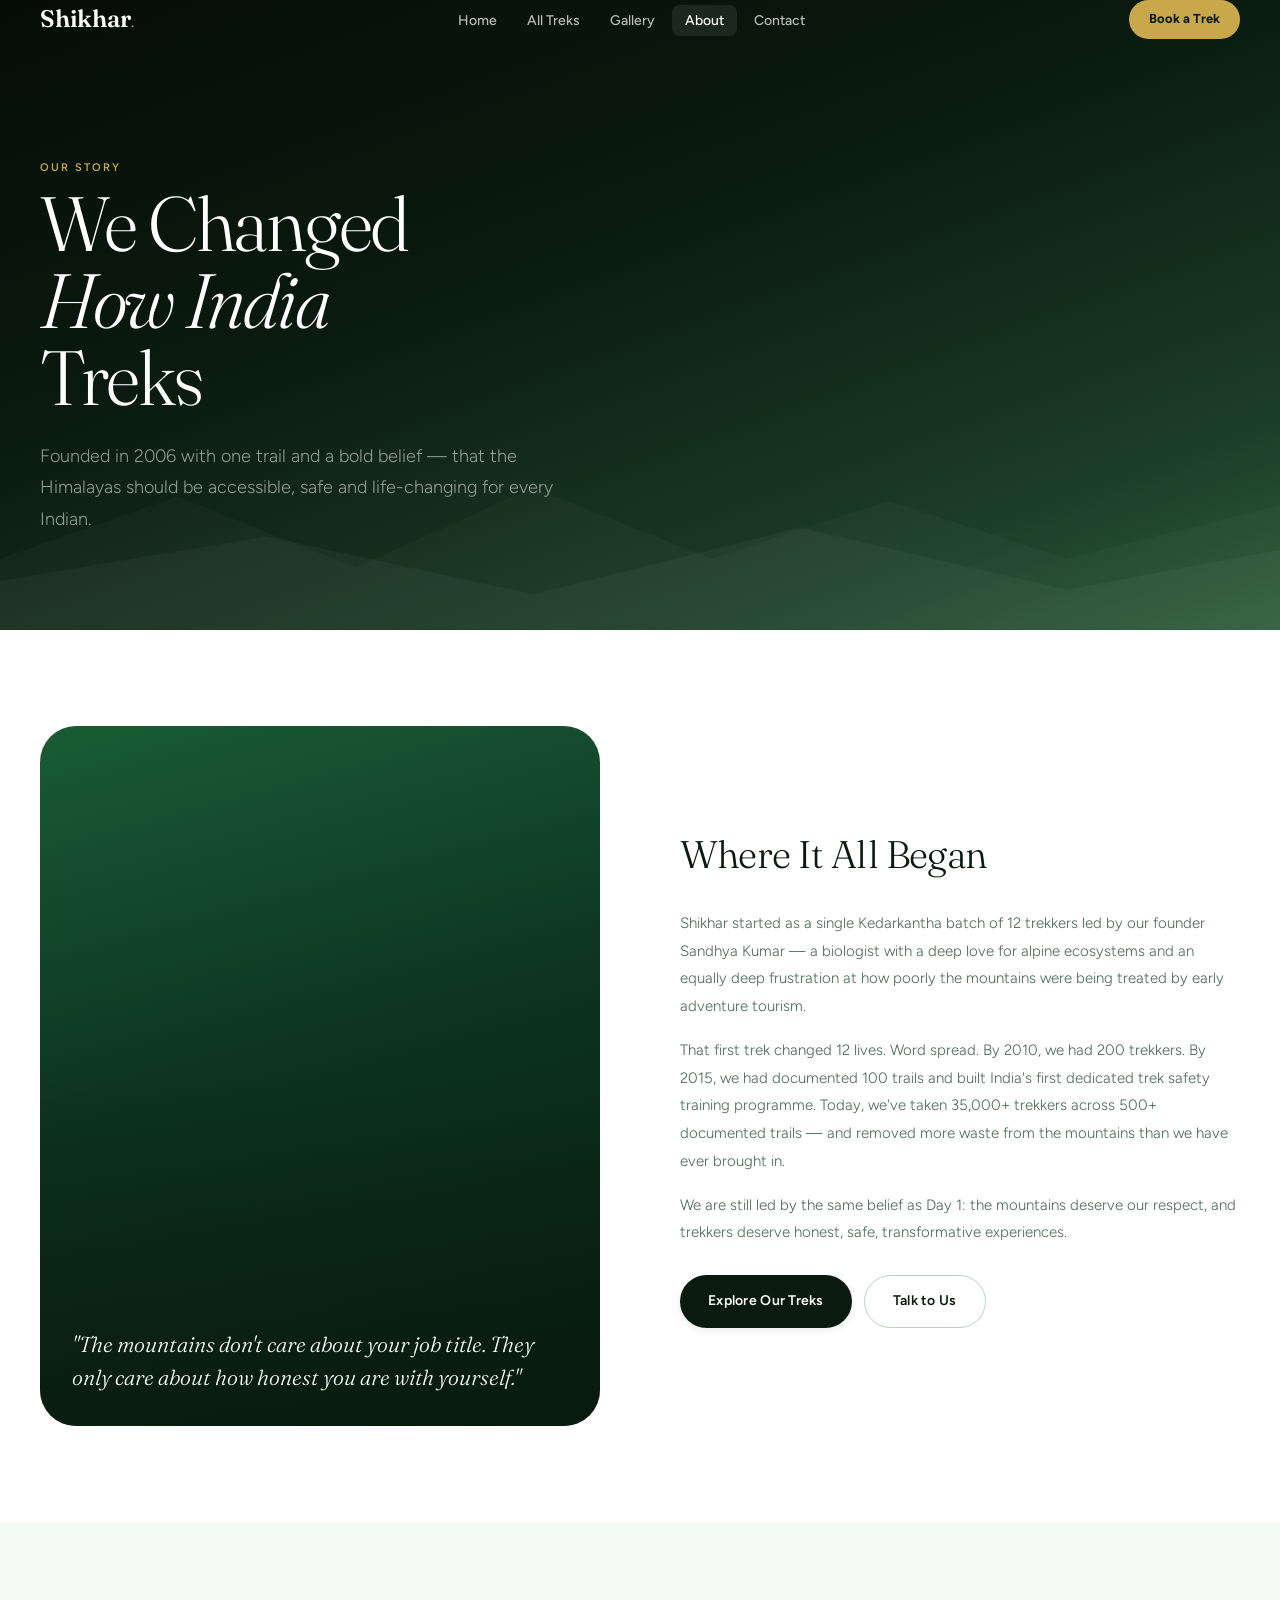
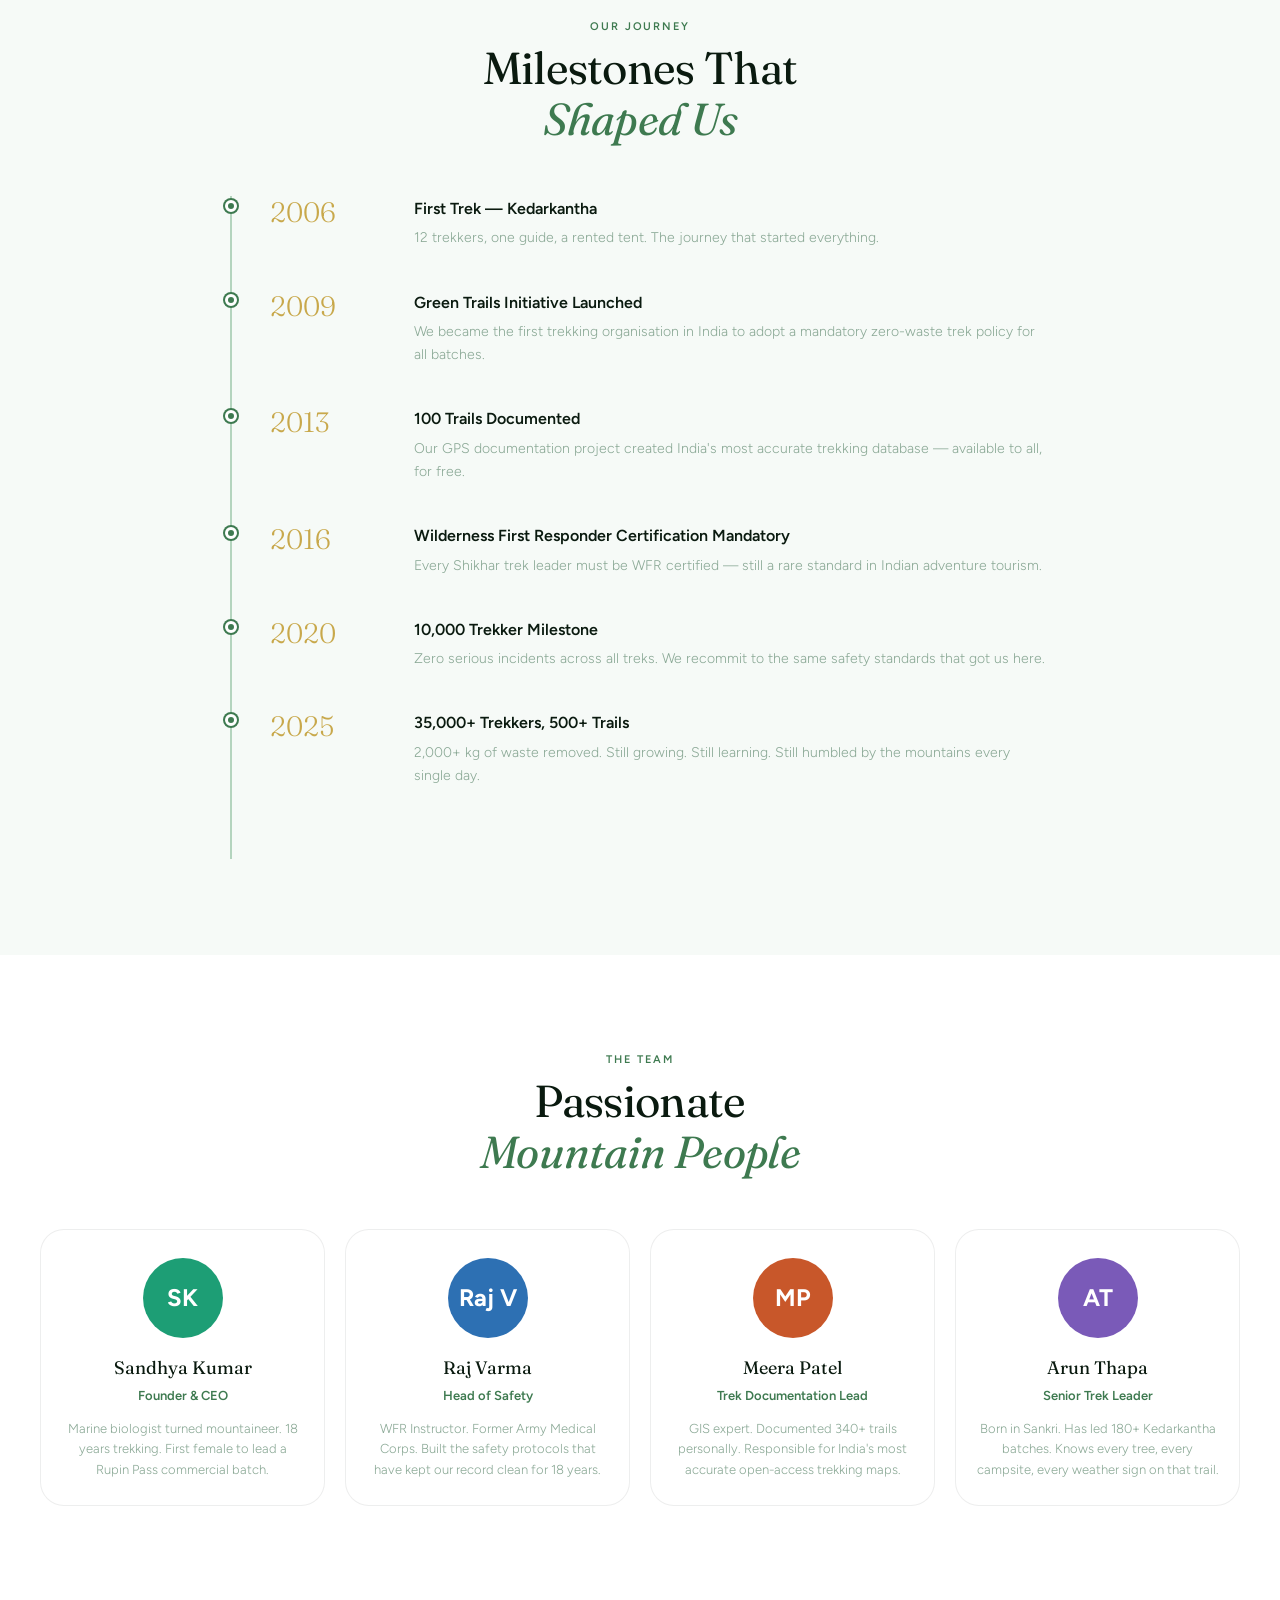
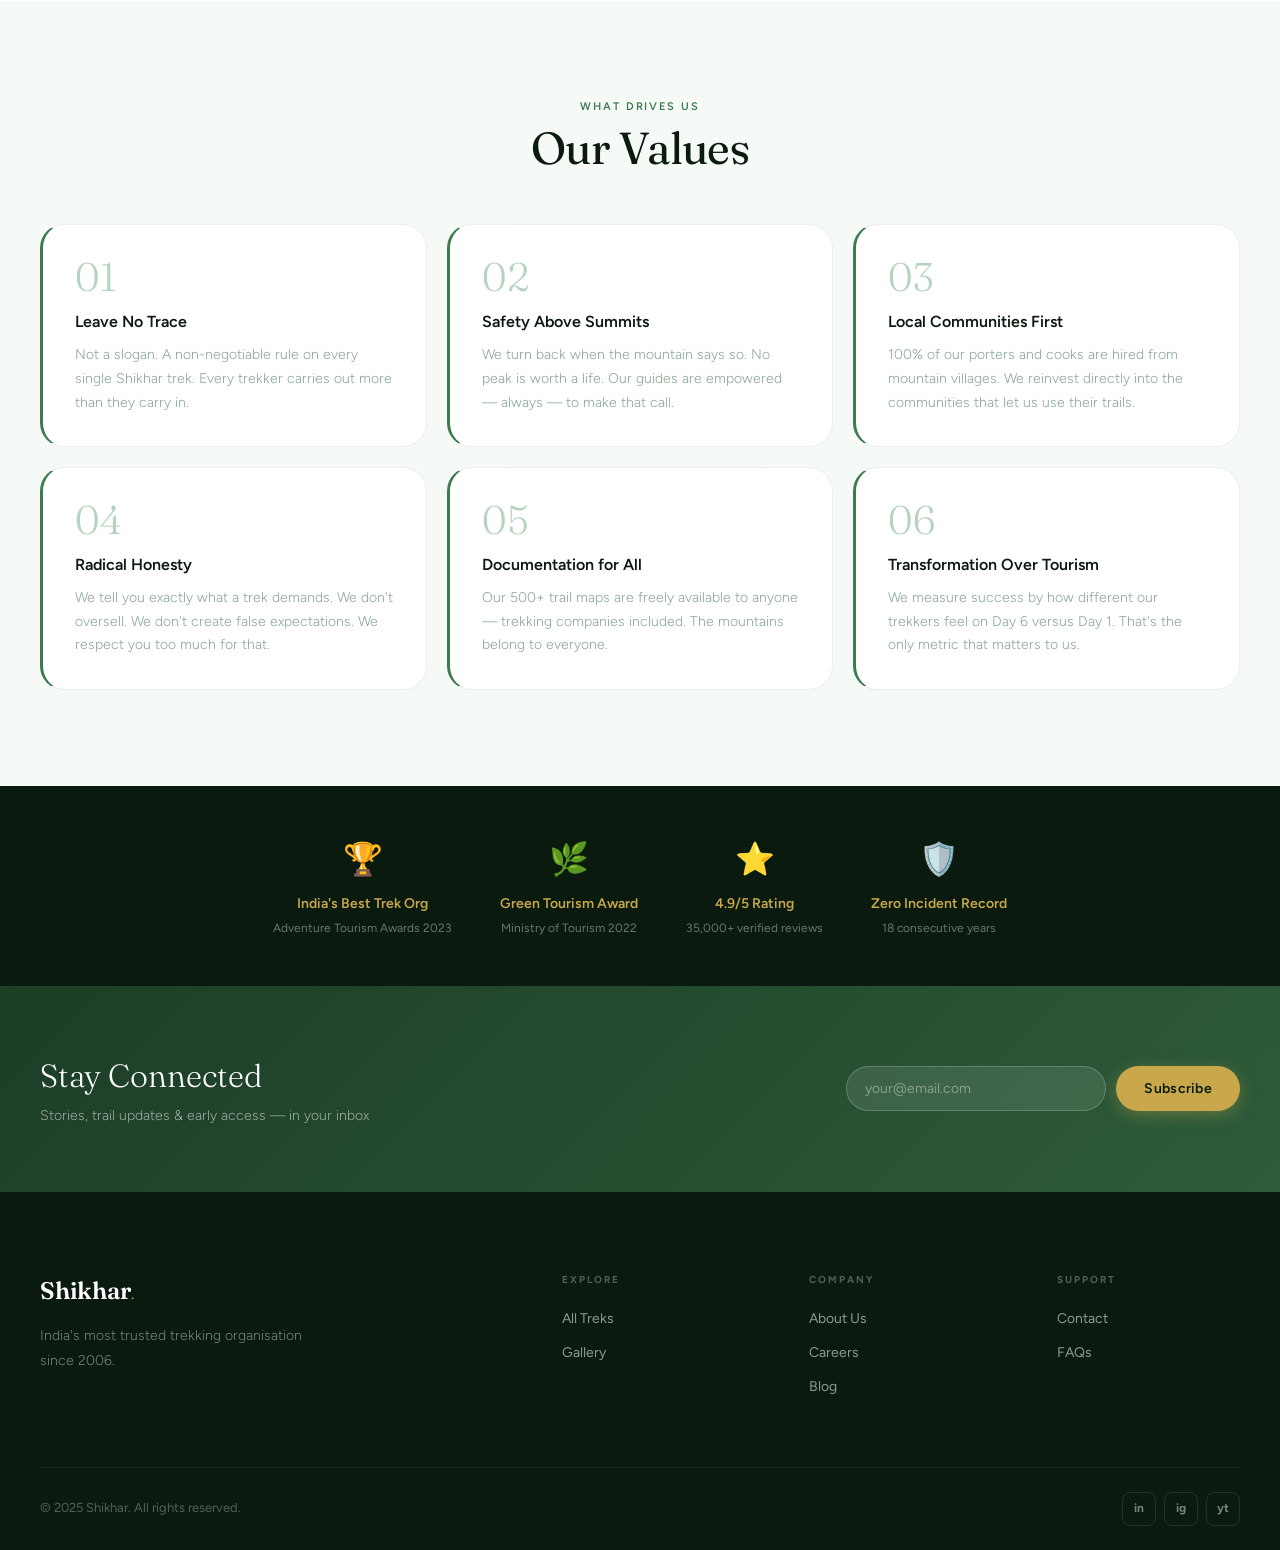
==== about.html @ 9af9f44f "update" ====
<!DOCTYPE html>
<html lang="en">
<head>
  <meta charset="UTF-8"/>
  <meta name="viewport" content="width=device-width, initial-scale=1.0"/>
  <title>About Us — Shikhar</title>
  <link rel="stylesheet" href="css/global.css"/>
  <style>
    .about-hero {
      min-height: 70vh;
      background: linear-gradient(160deg,#040d07 0%,#0a1a0f 40%,#1c3d26 80%,#2d5c3a 100%);
      display: flex;
      align-items: center;
      padding: 9rem 0 5rem;
      position: relative;
      overflow: hidden;
    }
    .about-hero-mountains {
      position:absolute;bottom:0;left:0;right:0;pointer-events:none;
    }
    .about-hero-content { position:relative;z-index:1;max-width:700px; }
    .about-hero h1 {
      font-family:var(--font-display);
      font-size:clamp(2.5rem,6vw,5.5rem);
      font-weight:300;
      color:white;
      letter-spacing:-0.03em;
      line-height:1.0;
      margin-top:10px;
      margin-bottom:1.5rem;
    }
    .about-hero-sub { font-size:clamp(1rem,1.5vw,1.125rem);color:rgba(255,255,255,0.55);font-weight:300;line-height:1.75;max-width:540px; }

    /* STORY SECTION */
    .story-grid { display:grid;grid-template-columns:1fr 1fr;gap:5rem;align-items:center; }
    .story-visual {
      border-radius:var(--r-xl);
      overflow:hidden;
      aspect-ratio:4/5;
      position:relative;
    }
    .story-visual-bg { position:absolute;inset:0; }
    .story-visual-overlay { position:absolute;inset:0;background:linear-gradient(to top,rgba(10,26,15,0.6) 0%,transparent 50%); }
    .story-visual-quote {
      position:absolute;bottom:2rem;left:2rem;right:2rem;
      font-family:var(--font-display);
      font-size:1.35rem;
      font-style:italic;
      color:white;
      font-weight:300;
      line-height:1.5;
    }
    .story-text h2 { font-family:var(--font-display);font-size:clamp(1.75rem,3vw,2.5rem);font-weight:300;color:var(--ink);letter-spacing:-0.02em;margin-bottom:1.5rem; }
    .story-text p { font-size:0.9375rem;color:var(--slate);line-height:1.85;font-weight:300;margin-bottom:1rem; }

    /* TIMELINE */
    .timeline { position:relative;padding:0 0 2rem; }
    .timeline::before { content:'';position:absolute;left:0;top:0;bottom:0;width:2px;background:var(--mist); }
    .timeline-item { display:grid;grid-template-columns:120px 1fr;gap:1.5rem;padding-bottom:2.5rem;padding-left:2.5rem;position:relative; }
    .timeline-item::before {
      content:'';
      position:absolute;
      left:-5px;top:4px;
      width:12px;height:12px;
      border-radius:50%;
      background:var(--fern);
      border:3px solid white;
      box-shadow:0 0 0 2px var(--fern);
    }
    .timeline-year { font-family:var(--font-display);font-size:1.75rem;font-weight:300;color:var(--gold);line-height:1; padding-top:2px; }
    .timeline-text h4 { font-size:1rem;font-weight:600;color:var(--ink);margin-bottom:5px; }
    .timeline-text p { font-size:0.875rem;color:var(--fog);line-height:1.65;font-weight:300; }

    /* TEAM */
    .team-grid { display:grid;grid-template-columns:repeat(4,1fr);gap:20px; }
    .team-card {
      background:white;
      border-radius:var(--r-lg);
      overflow:hidden;
      border:1px solid rgba(10,26,15,0.07);
      transition:transform var(--dur-slow) var(--ease-spring),box-shadow var(--dur-slow) var(--ease);
      text-align:center;
    }
    .team-card:hover { transform:translateY(-6px);box-shadow:var(--sh-lg); }
    .team-avatar-wrap {
      width:80px;height:80px;border-radius:50%;
      margin:1.75rem auto 1rem;
      display:flex;align-items:center;justify-content:center;
      font-size:1.5rem;font-weight:700;color:white;
    }
    .team-name { font-family:var(--font-display);font-size:1.125rem;font-weight:400;color:var(--ink);margin-bottom:3px; }
    .team-role { font-size:0.8125rem;color:var(--fern);font-weight:600;margin-bottom:0.75rem; }
    .team-bio { font-size:0.8125rem;color:var(--fog);line-height:1.6;padding:0 1.25rem 1.5rem;font-weight:300; }

    /* VALUES */
    .values-grid { display:grid;grid-template-columns:repeat(3,1fr);gap:20px; }
    .value-card {
      padding:2rem;
      border-radius:var(--r-lg);
      background:white;
      border:1px solid rgba(10,26,15,0.07);
      border-left:3px solid var(--fern);
    }
    .value-num { font-family:var(--font-display);font-size:2.5rem;font-weight:300;color:var(--mist);line-height:1;margin-bottom:12px; }
    .value-card h4 { font-size:1rem;font-weight:600;color:var(--ink);margin-bottom:8px; }
    .value-card p { font-size:0.875rem;color:var(--fog);line-height:1.7;font-weight:300; }

    /* AWARDS */
    .awards-strip { background:var(--ink);padding:3rem 0; }
    .awards-inner { display:flex;align-items:center;justify-content:center;gap:3rem;flex-wrap:wrap; }
    .award-item { text-align:center; }
    .award-icon { font-size:2rem;margin-bottom:8px; }
    .award-title { font-size:0.875rem;font-weight:600;color:var(--gold);margin-bottom:3px; }
    .award-sub { font-size:0.75rem;color:rgba(255,255,255,0.4); }

    @media(max-width:1024px){ .team-grid{grid-template-columns:repeat(2,1fr);} }
    @media(max-width:768px){
      .story-grid { grid-template-columns:1fr;gap:2.5rem; }
      .values-grid { grid-template-columns:1fr; }
      .team-grid { grid-template-columns:repeat(2,1fr); }
      .timeline-item { grid-template-columns:80px 1fr; }
      .awards-inner { gap:2rem; }
    }
    @media(max-width:480px){ .team-grid{grid-template-columns:1fr;} }
  </style>
</head>
<body>

<nav class="nav" id="nav">
  <div class="container">
    <div class="nav-inner">
      <a href="index.html" class="nav-logo">
        <span class="nav-logo-text">Shikhar</span><span class="nav-logo-accent">.</span>
      </a>
      <ul class="nav-links">
        <li><a href="index.html" class="nav-link">Home</a></li>
        <li><a href="treks.html" class="nav-link">All Treks</a></li>
        <li><a href="gallery.html" class="nav-link">Gallery</a></li>
        <li><a href="about.html" class="nav-link active">About</a></li>
        <li><a href="contact.html" class="nav-link">Contact</a></li>
      </ul>
      <div class="nav-actions">
        <a href="treks.html" class="nav-book">Book a Trek</a>
        <button class="hamburger"><span class="hamburger-line"></span><span class="hamburger-line"></span><span class="hamburger-line"></span></button>
      </div>
    </div>
  </div>
</nav>
<div class="mobile-menu">
  <a href="index.html" class="nav-link">Home</a>
  <a href="treks.html" class="nav-link">All Treks</a>
  <a href="gallery.html" class="nav-link">Gallery</a>
  <a href="about.html" class="nav-link">About</a>
  <a href="contact.html" class="nav-link">Contact</a>
  <a href="treks.html" class="nav-book">Book a Trek</a>
</div>

<section class="about-hero">
  <svg class="about-hero-mountains" viewBox="0 0 1440 200" preserveAspectRatio="none">
    <polygon points="0,200 0,120 200,50 400,130 600,40 800,120 1000,55 1200,120 1440,60 1440,200" fill="rgba(255,255,255,0.025)"/>
    <polygon points="0,200 0,145 300,95 600,160 900,85 1200,155 1440,110 1440,200" fill="rgba(255,255,255,0.035)"/>
  </svg>
  <div class="container">
    <div class="about-hero-content reveal">
      <p class="eyebrow" style="color:var(--gold)">Our Story</p>
      <h1>We Changed<br/><em style="font-style:italic">How India</em><br/>Treks</h1>
      <p class="about-hero-sub">Founded in 2006 with one trail and a bold belief — that the Himalayas should be accessible, safe and life-changing for every Indian.</p>
    </div>
  </div>
</section>

<!-- STORY -->
<section class="section">
  <div class="container">
    <div class="story-grid">
      <div class="story-visual reveal">
        <div class="story-visual-bg bg-keda"></div>
        <div class="story-visual-overlay"></div>
        <div class="story-visual-quote">"The mountains don't care about your job title. They only care about how honest you are with yourself."</div>
      </div>
      <div class="story-text reveal reveal-delay-2">
        <h2>Where It All Began</h2>
        <p>Shikhar started as a single Kedarkantha batch of 12 trekkers led by our founder Sandhya Kumar — a biologist with a deep love for alpine ecosystems and an equally deep frustration at how poorly the mountains were being treated by early adventure tourism.</p>
        <p>That first trek changed 12 lives. Word spread. By 2010, we had 200 trekkers. By 2015, we had documented 100 trails and built India's first dedicated trek safety training programme. Today, we've taken 35,000+ trekkers across 500+ documented trails — and removed more waste from the mountains than we have ever brought in.</p>
        <p>We are still led by the same belief as Day 1: the mountains deserve our respect, and trekkers deserve honest, safe, transformative experiences.</p>
        <div style="margin-top:1.75rem;display:flex;gap:12px;flex-wrap:wrap;">
          <a href="treks.html" class="btn btn-primary">Explore Our Treks</a>
          <a href="contact.html" class="btn btn-outline-dark">Talk to Us</a>
        </div>
      </div>
    </div>
  </div>
</section>

<!-- TIMELINE -->
<section class="section section-alt">
  <div class="container container-sm">
    <div class="text-center section-header reveal">
      <p class="eyebrow">Our Journey</p>
      <h2 class="display-md" style="margin-top:6px">Milestones That<br/><em style="font-style:italic;color:var(--fern)">Shaped Us</em></h2>
    </div>
    <div class="timeline">
      <div class="timeline-item reveal">
        <div class="timeline-year">2006</div>
        <div class="timeline-text">
          <h4>First Trek — Kedarkantha</h4>
          <p>12 trekkers, one guide, a rented tent. The journey that started everything.</p>
        </div>
      </div>
      <div class="timeline-item reveal">
        <div class="timeline-year">2009</div>
        <div class="timeline-text">
          <h4>Green Trails Initiative Launched</h4>
          <p>We became the first trekking organisation in India to adopt a mandatory zero-waste trek policy for all batches.</p>
        </div>
      </div>
      <div class="timeline-item reveal">
        <div class="timeline-year">2013</div>
        <div class="timeline-text">
          <h4>100 Trails Documented</h4>
          <p>Our GPS documentation project created India's most accurate trekking database — available to all, for free.</p>
        </div>
      </div>
      <div class="timeline-item reveal">
        <div class="timeline-year">2016</div>
        <div class="timeline-text">
          <h4>Wilderness First Responder Certification Mandatory</h4>
          <p>Every Shikhar trek leader must be WFR certified — still a rare standard in Indian adventure tourism.</p>
        </div>
      </div>
      <div class="timeline-item reveal">
        <div class="timeline-year">2020</div>
        <div class="timeline-text">
          <h4>10,000 Trekker Milestone</h4>
          <p>Zero serious incidents across all treks. We recommit to the same safety standards that got us here.</p>
        </div>
      </div>
      <div class="timeline-item reveal">
        <div class="timeline-year">2025</div>
        <div class="timeline-text">
          <h4>35,000+ Trekkers, 500+ Trails</h4>
          <p>2,000+ kg of waste removed. Still growing. Still learning. Still humbled by the mountains every single day.</p>
        </div>
      </div>
    </div>
  </div>
</section>

<!-- TEAM -->
<section class="section">
  <div class="container">
    <div class="text-center section-header reveal">
      <p class="eyebrow">The Team</p>
      <h2 class="display-md" style="margin-top:6px">Passionate<br/><em style="font-style:italic;color:var(--fern)">Mountain People</em></h2>
    </div>
    <div class="team-grid">
      <div class="team-card reveal">
        <div class="team-avatar-wrap" style="background:#1d9e75">SK</div>
        <div class="team-name">Sandhya Kumar</div>
        <div class="team-role">Founder & CEO</div>
        <p class="team-bio">Marine biologist turned mountaineer. 18 years trekking. First female to lead a Rupin Pass commercial batch.</p>
      </div>
      <div class="team-card reveal reveal-delay-1">
        <div class="team-avatar-wrap" style="background:#2d70b3">Raj V</div>
        <div class="team-name">Raj Varma</div>
        <div class="team-role">Head of Safety</div>
        <p class="team-bio">WFR Instructor. Former Army Medical Corps. Built the safety protocols that have kept our record clean for 18 years.</p>
      </div>
      <div class="team-card reveal reveal-delay-2">
        <div class="team-avatar-wrap" style="background:#c8572a">MP</div>
        <div class="team-name">Meera Patel</div>
        <div class="team-role">Trek Documentation Lead</div>
        <p class="team-bio">GIS expert. Documented 340+ trails personally. Responsible for India's most accurate open-access trekking maps.</p>
      </div>
      <div class="team-card reveal reveal-delay-3">
        <div class="team-avatar-wrap" style="background:#7a5ab8">AT</div>
        <div class="team-name">Arun Thapa</div>
        <div class="team-role">Senior Trek Leader</div>
        <p class="team-bio">Born in Sankri. Has led 180+ Kedarkantha batches. Knows every tree, every campsite, every weather sign on that trail.</p>
      </div>
    </div>
  </div>
</section>

<!-- VALUES -->
<section class="section section-alt">
  <div class="container">
    <div class="text-center section-header reveal">
      <p class="eyebrow">What Drives Us</p>
      <h2 class="display-md" style="margin-top:6px">Our Values</h2>
    </div>
    <div class="values-grid">
      <div class="value-card reveal">
        <div class="value-num">01</div>
        <h4>Leave No Trace</h4>
        <p>Not a slogan. A non-negotiable rule on every single Shikhar trek. Every trekker carries out more than they carry in.</p>
      </div>
      <div class="value-card reveal reveal-delay-1">
        <div class="value-num">02</div>
        <h4>Safety Above Summits</h4>
        <p>We turn back when the mountain says so. No peak is worth a life. Our guides are empowered — always — to make that call.</p>
      </div>
      <div class="value-card reveal reveal-delay-2">
        <div class="value-num">03</div>
        <h4>Local Communities First</h4>
        <p>100% of our porters and cooks are hired from mountain villages. We reinvest directly into the communities that let us use their trails.</p>
      </div>
      <div class="value-card reveal">
        <div class="value-num">04</div>
        <h4>Radical Honesty</h4>
        <p>We tell you exactly what a trek demands. We don't oversell. We don't create false expectations. We respect you too much for that.</p>
      </div>
      <div class="value-card reveal reveal-delay-1">
        <div class="value-num">05</div>
        <h4>Documentation for All</h4>
        <p>Our 500+ trail maps are freely available to anyone — trekking companies included. The mountains belong to everyone.</p>
      </div>
      <div class="value-card reveal reveal-delay-2">
        <div class="value-num">06</div>
        <h4>Transformation Over Tourism</h4>
        <p>We measure success by how different our trekkers feel on Day 6 versus Day 1. That's the only metric that matters to us.</p>
      </div>
    </div>
  </div>
</section>

<!-- AWARDS -->
<div class="awards-strip">
  <div class="container">
    <div class="awards-inner">
      <div class="award-item reveal">
        <div class="award-icon">🏆</div>
        <div class="award-title">India's Best Trek Org</div>
        <div class="award-sub">Adventure Tourism Awards 2023</div>
      </div>
      <div class="award-item reveal reveal-delay-1">
        <div class="award-icon">🌿</div>
        <div class="award-title">Green Tourism Award</div>
        <div class="award-sub">Ministry of Tourism 2022</div>
      </div>
      <div class="award-item reveal reveal-delay-2">
        <div class="award-icon">⭐</div>
        <div class="award-title">4.9/5 Rating</div>
        <div class="award-sub">35,000+ verified reviews</div>
      </div>
      <div class="award-item reveal reveal-delay-3">
        <div class="award-icon">🛡️</div>
        <div class="award-title">Zero Incident Record</div>
        <div class="award-sub">18 consecutive years</div>
      </div>
    </div>
  </div>
</div>

<div class="newsletter">
  <div class="container">
    <div class="newsletter-inner">
      <div class="newsletter-text">
        <h3>Stay Connected</h3>
        <p>Stories, trail updates &amp; early access — in your inbox</p>
      </div>
      <form class="newsletter-form" onsubmit="return false;">
        <input type="email" class="newsletter-input" placeholder="your@email.com"/>
        <button type="submit" class="btn btn-gold">Subscribe</button>
      </form>
    </div>
  </div>
</div>

<footer class="footer">
  <div class="container">
    <div class="footer-grid">
      <div>
        <div class="nav-logo"><span class="nav-logo-text">Shikhar</span><span class="nav-logo-accent">.</span></div>
        <p class="footer-brand-desc">India's most trusted trekking organisation since 2006.</p>
      </div>
      <div><div class="footer-col-title">Explore</div><a href="treks.html" class="footer-link">All Treks</a><a href="gallery.html" class="footer-link">Gallery</a></div>
      <div><div class="footer-col-title">Company</div><a href="about.html" class="footer-link">About Us</a><a href="#" class="footer-link">Careers</a><a href="#" class="footer-link">Blog</a></div>
      <div><div class="footer-col-title">Support</div><a href="contact.html" class="footer-link">Contact</a><a href="#" class="footer-link">FAQs</a></div>
    </div>
    <div class="footer-bottom">
      <p class="footer-copy">© 2025 Shikhar. All rights reserved.</p>
      <div class="social-row"><a class="social-btn">in</a><a class="social-btn">ig</a><a class="social-btn">yt</a></div>
    </div>
  </div>
</footer>
<script src="js/main.js"></script>
</body>
</html>
---- css/global.css ----
/* ================================================================
   SHIKHAR — PREMIUM TREKKING WEBSITE  
   Design System: Luxury Editorial × Organic Himalayan
   ================================================================ */

@import url('https://fonts.googleapis.com/css2?family=Fraunces:ital,opsz,wght@0,9..144,300;0,9..144,400;0,9..144,600;0,9..144,700;1,9..144,300;1,9..144,400;1,9..144,600&family=Figtree:wght@300;400;500;600&display=swap');

/* ---- TOKENS ---- */
:root {
  /* Palette */
  --ink:       #0a1a0f;
  --deep:      #112216;
  --pine:      #1c3d26;
  --moss:      #2d5c3a;
  --fern:      #3e7a50;
  --sage:      #6aaa80;
  --mist:      #b4d4be;
  --frost:     #e8f3eb;
  --white:     #ffffff;
  --offwhite:  #f6faf7;

  --gold:      #c8a84b;
  --gold2:     #e8cc7a;
  --copper:    #b8732a;

  --slate:     #4a6555;
  --fog:       #8aa895;
  --dim:       rgba(10,26,15,0.55);

  /* Typography */
  --font-display: 'Fraunces', Georgia, serif;
  --font-body:    'Figtree', system-ui, sans-serif;

  /* Spacing */
  --gap-xs: 0.5rem;
  --gap-sm: 1rem;
  --gap-md: 1.5rem;
  --gap-lg: 2.5rem;
  --gap-xl: 4rem;
  --gap-2xl:6rem;

  /* Radius */
  --r-sm:  8px;
  --r-md:  16px;
  --r-lg:  24px;
  --r-xl:  36px;
  --r-full:9999px;

  /* Shadows */
  --sh-sm:  0 2px 8px rgba(10,26,15,0.08);
  --sh-md:  0 8px 28px rgba(10,26,15,0.12);
  --sh-lg:  0 20px 56px rgba(10,26,15,0.18);
  --sh-xl:  0 32px 80px rgba(10,26,15,0.24);

  /* Motion */
  --ease:       cubic-bezier(0.4, 0, 0.2, 1);
  --ease-spring:cubic-bezier(0.34, 1.56, 0.64, 1);
  --ease-in:    cubic-bezier(0.4, 0, 1, 1);
  --ease-out:   cubic-bezier(0, 0, 0.2, 1);
  --dur-fast:   150ms;
  --dur-base:   280ms;
  --dur-slow:   500ms;
  --dur-xslow:  800ms;
}

/* ---- RESET ---- */
*, *::before, *::after { margin:0; padding:0; box-sizing:border-box; }
html { font-size:16px; scroll-behavior:smooth; -webkit-text-size-adjust:100%; }
body {
  font-family: var(--font-body);
  background: var(--white);
  color: var(--ink);
  line-height: 1.6;
  -webkit-font-smoothing: antialiased;
  -moz-osx-font-smoothing: grayscale;
  overflow-x: hidden;
}
img, video { display:block; max-width:100%; height:auto; }
a { color:inherit; text-decoration:none; }
button { cursor:pointer; font-family:inherit; border:none; background:none; }
input, select, textarea { font-family:inherit; }
ul, ol { list-style:none; }

/* ---- CONTAINER ---- */
.container { width:100%; max-width:1280px; margin:0 auto; padding:0 clamp(1rem,4vw,2.5rem); }
.container-sm { max-width:900px; }
.container-xs { max-width:680px; }

/* ---- TYPOGRAPHY SCALE ---- */
.display-xl {
  font-family: var(--font-display);
  font-size: clamp(3rem, 7vw, 6.5rem);
  font-weight: 300;
  line-height: 1.0;
  letter-spacing: -0.02em;
}
.display-lg {
  font-family: var(--font-display);
  font-size: clamp(2.2rem, 5vw, 4.5rem);
  font-weight: 300;
  line-height: 1.05;
  letter-spacing: -0.02em;
}
.display-md {
  font-family: var(--font-display);
  font-size: clamp(1.8rem, 3.5vw, 3rem);
  font-weight: 400;
  line-height: 1.15;
  letter-spacing: -0.015em;
}
.display-sm {
  font-family: var(--font-display);
  font-size: clamp(1.4rem, 2.5vw, 2rem);
  font-weight: 400;
  line-height: 1.2;
}
.eyebrow {
  font-size: 0.6875rem;
  font-weight: 600;
  letter-spacing: 0.18em;
  text-transform: uppercase;
  color: var(--fern);
}
.body-lg { font-size: clamp(1rem, 1.5vw, 1.125rem); font-weight: 300; line-height: 1.75; color: var(--slate); }
.body-sm { font-size: 0.875rem; line-height: 1.65; color: var(--fog); }

/* ---- UTILITY ---- */
.text-gold { color: var(--gold); }
.text-white { color: var(--white); }
.text-ink { color: var(--ink); }
.italic { font-style: italic; }
.text-center { text-align: center; }
.d-flex { display: flex; }
.items-center { align-items: center; }
.justify-between { justify-content: space-between; }
.gap-sm { gap: var(--gap-sm); }
.gap-md { gap: var(--gap-md); }
.mt-sm { margin-top: var(--gap-sm); }
.mt-md { margin-top: var(--gap-md); }
.mt-lg { margin-top: var(--gap-lg); }

/* ---- BADGE / TAG ---- */
.badge {
  display: inline-flex;
  align-items: center;
  gap: 5px;
  padding: 4px 12px;
  border-radius: var(--r-full);
  font-size: 0.6875rem;
  font-weight: 700;
  letter-spacing: 0.1em;
  text-transform: uppercase;
}
.badge-easy     { background:#d6f0e0; color:#166534; }
.badge-moderate { background:#fef9c3; color:#854d0e; }
.badge-hard     { background:#fee2e2; color:#991b1b; }
.badge-gold     { background:var(--gold); color:var(--ink); }
.badge-outline  { background:transparent; border:1.5px solid currentColor; }
.badge-glass    { background:rgba(255,255,255,0.15); color:white; backdrop-filter:blur(8px); border:1px solid rgba(255,255,255,0.25); }

/* ---- BUTTONS ---- */
.btn {
  display: inline-flex;
  align-items: center;
  justify-content: center;
  gap: 8px;
  padding: 14px 28px;
  border-radius: var(--r-full);
  font-size: 0.875rem;
  font-weight: 600;
  letter-spacing: 0.02em;
  transition: all var(--dur-base) var(--ease);
  white-space: nowrap;
  position: relative;
  overflow: hidden;
}
.btn::after {
  content:'';
  position:absolute;
  inset:0;
  background:rgba(255,255,255,0);
  transition: background var(--dur-fast) var(--ease);
}
.btn:hover::after { background:rgba(255,255,255,0.08); }
.btn:active { transform: scale(0.97); }

.btn-primary {
  background: var(--ink);
  color: var(--white);
  box-shadow: var(--sh-sm);
}
.btn-primary:hover { background: var(--pine); box-shadow: var(--sh-md); transform: translateY(-2px); }

.btn-gold {
  background: var(--gold);
  color: var(--ink);
  box-shadow: 0 4px 16px rgba(200,168,75,0.35);
}
.btn-gold:hover { background: var(--gold2); transform: translateY(-2px); box-shadow: 0 8px 24px rgba(200,168,75,0.4); }

.btn-outline {
  background: transparent;
  border: 1.5px solid rgba(255,255,255,0.45);
  color: white;
}
.btn-outline:hover { border-color: white; background: rgba(255,255,255,0.1); }

.btn-outline-dark {
  background: transparent;
  border: 1.5px solid var(--mist);
  color: var(--ink);
}
.btn-outline-dark:hover { background: var(--ink); color: white; border-color: var(--ink); }

.btn-sm { padding: 10px 20px; font-size: 0.8125rem; }
.btn-lg { padding: 17px 36px; font-size: 1rem; }
.btn-icon { padding: 12px; border-radius: 50%; width: 44px; height: 44px; }

/* ---- CARD BASE ---- */
.card {
  background: var(--white);
  border-radius: var(--r-lg);
  overflow: hidden;
  transition: transform var(--dur-slow) var(--ease-spring), box-shadow var(--dur-slow) var(--ease);
}
.card:hover { transform: translateY(-6px); box-shadow: var(--sh-lg); }

/* ---- SECTION ---- */
.section { padding: clamp(3rem,8vw,6rem) 0; }
.section-alt { background: var(--offwhite); }
.section-dark { background: var(--ink); color: white; }
.section-header { margin-bottom: clamp(2rem,4vw,3.5rem); }

/* ---- GRID ---- */
.grid-2 { display:grid; grid-template-columns:repeat(2,1fr); gap:var(--gap-lg); }
.grid-3 { display:grid; grid-template-columns:repeat(3,1fr); gap:var(--gap-md); }
.grid-4 { display:grid; grid-template-columns:repeat(4,1fr); gap:var(--gap-md); }

/* ---- DIVIDER ---- */
.divider { height:1px; background: linear-gradient(90deg,transparent,var(--mist),transparent); margin: var(--gap-lg) 0; }

/* ================================================================
   NAVBAR
   ================================================================ */
.nav {
  position: fixed;
  top: 0; left: 0; right: 0;
  z-index: 900;
  height: 72px;
  transition: background var(--dur-slow) var(--ease), box-shadow var(--dur-slow) var(--ease);
}
.nav.solid {
  background: rgba(10,26,15,0.96);
  backdrop-filter: blur(20px) saturate(180%);
  -webkit-backdrop-filter: blur(20px) saturate(180%);
  box-shadow: 0 1px 0 rgba(255,255,255,0.06);
}
.nav.light-nav {
  background: rgba(255,255,255,0.96);
  backdrop-filter: blur(20px);
  box-shadow: var(--sh-sm);
}
.nav.light-nav .nav-logo-text { color: var(--ink); }
.nav.light-nav .nav-logo-accent { color: var(--fern); }
.nav.light-nav .nav-link { color: var(--slate); }
.nav.light-nav .nav-link:hover { color: var(--ink); }
.nav.light-nav .hamburger-line { background: var(--ink); }

.nav-inner {
  height: 100%;
  display: flex;
  align-items: center;
  justify-content: space-between;
}
.nav-logo { display: flex; align-items: baseline; gap: 1px; }
.nav-logo-text { font-family: var(--font-display); font-size: 1.5rem; font-weight: 600; color: white; letter-spacing:-0.01em; }
.nav-logo-accent { color: var(--gold); }

.nav-links { display: flex; align-items: center; gap: 4px; }
.nav-link {
  padding: 7px 13px;
  border-radius: var(--r-sm);
  font-size: 0.875rem;
  font-weight: 500;
  color: rgba(255,255,255,0.72);
  transition: all var(--dur-fast) var(--ease);
}
.nav-link:hover, .nav-link.active { color: var(--white); background: rgba(255,255,255,0.08); }
.nav.light-nav .nav-link.active { color: var(--ink); background: var(--frost); }

.nav-actions { display: flex; align-items: center; gap: 10px; }
.nav-book {
  background: var(--gold);
  color: var(--ink);
  padding: 9px 20px;
  border-radius: var(--r-full);
  font-size: 0.8125rem;
  font-weight: 700;
  transition: all var(--dur-base) var(--ease);
}
.nav-book:hover { background: var(--gold2); transform: translateY(-1px); }

/* Hamburger */
.hamburger { display:none; flex-direction:column; gap:5px; padding:6px; border-radius:8px; }
.hamburger-line { width:22px; height:2px; background:white; border-radius:2px; transition:all var(--dur-base) var(--ease); transform-origin:center; }
.hamburger.open .hamburger-line:nth-child(1) { transform: translateY(7px) rotate(45deg); }
.hamburger.open .hamburger-line:nth-child(2) { opacity:0; transform: scaleX(0); }
.hamburger.open .hamburger-line:nth-child(3) { transform: translateY(-7px) rotate(-45deg); }

/* Mobile drawer */
.mobile-menu {
  position: fixed;
  top: 72px; left: 0; right: 0;
  background: rgba(10,26,15,0.98);
  backdrop-filter: blur(20px);
  padding: 1.5rem;
  transform: translateY(-20px);
  opacity: 0;
  pointer-events: none;
  transition: all var(--dur-base) var(--ease);
  z-index: 850;
  border-bottom: 1px solid rgba(255,255,255,0.06);
}
.mobile-menu.open { transform: translateY(0); opacity:1; pointer-events:auto; }
.mobile-menu .nav-link { display:block; padding:12px 16px; font-size:1rem; color:rgba(255,255,255,0.8); border-radius:var(--r-md); margin-bottom:4px; }
.mobile-menu .nav-book { display:block; text-align:center; margin-top:12px; padding:14px; font-size:1rem; }

/* ================================================================
   TREK CARD (Universal Reusable Component)
   ================================================================ */
.trek-card {
  background: var(--white);
  border-radius: var(--r-lg);
  overflow: hidden;
  border: 1px solid rgba(10,26,15,0.07);
  transition: transform var(--dur-slow) var(--ease-spring), box-shadow var(--dur-slow) var(--ease);
  display: flex;
  flex-direction: column;
}
.trek-card:hover { transform: translateY(-8px); box-shadow: var(--sh-xl); }

.trek-card__thumb {
  position: relative;
  aspect-ratio: 4/3;
  overflow: hidden;
}
.trek-card__thumb-bg {
  position: absolute; inset:0;
  transition: transform var(--dur-slow) var(--ease);
}
.trek-card:hover .trek-card__thumb-bg { transform: scale(1.07); }
.trek-card__thumb-overlay {
  position: absolute; inset:0;
  background: linear-gradient(to top, rgba(10,26,15,0.72) 0%, rgba(10,26,15,0.1) 50%, transparent 100%);
}
.trek-card__thumb-info { position:absolute; bottom:0; left:0; right:0; padding:1rem; }
.trek-card__name { font-family: var(--font-display); font-size:1.25rem; font-weight:400; color:white; line-height:1.2; }

.trek-card__body { padding: 1.1rem 1.25rem 1.35rem; flex:1; display:flex; flex-direction:column; gap:10px; }
.trek-card__meta { display:flex; gap:10px; flex-wrap:wrap; }
.trek-meta { font-size:0.75rem; color:var(--fog); display:flex; align-items:center; gap:4px; font-weight:500; }

.trek-card__footer { display:flex; justify-content:space-between; align-items:center; margin-top:auto; padding-top:10px; border-top:1px solid var(--frost); }
.trek-price { font-family: var(--font-display); font-size:1.375rem; font-weight:600; color:var(--ink); }
.trek-price small { font-family: var(--font-body); font-size:0.6875rem; font-weight:400; color:var(--fog); }

/* ================================================================
   REGION CARD
   ================================================================ */
.region-card {
  border-radius: var(--r-lg);
  overflow: hidden;
  position: relative;
  cursor: pointer;
  aspect-ratio: 3/4;
}
.region-card__bg { position:absolute;inset:0; transition: transform var(--dur-xslow) var(--ease); }
.region-card:hover .region-card__bg { transform: scale(1.07); }
.region-card__overlay {
  position:absolute;inset:0;
  background: linear-gradient(to top, rgba(10,26,15,0.8) 0%, rgba(10,26,15,0.15) 55%, transparent 100%);
  display:flex;align-items:flex-end;
  padding: 1.5rem;
  transition: background var(--dur-base) var(--ease);
}
.region-card:hover .region-card__overlay { background: linear-gradient(to top, rgba(10,26,15,0.88) 0%, rgba(10,26,15,0.25) 65%, transparent 100%); }
.region-card__text h3 { font-family:var(--font-display); font-size:1.5rem; font-weight:400; color:white; margin-bottom:2px; }
.region-card__text p { font-size:0.75rem; color:rgba(255,255,255,0.65); font-weight:500; letter-spacing:0.05em; }
.region-card__arrow {
  position:absolute; top:1.25rem; right:1.25rem;
  width:36px; height:36px; border-radius:50%;
  background:rgba(255,255,255,0.1); border:1px solid rgba(255,255,255,0.25);
  display:flex;align-items:center;justify-content:center;
  color:white; font-size:1rem;
  transform:rotate(-45deg);
  transition: all var(--dur-base) var(--ease);
  opacity:0;
}
.region-card:hover .region-card__arrow { opacity:1; transform:rotate(0deg); }

/* ================================================================
   CSS MOUNTAIN ILLUSTRATIONS (replaces real images)
   ================================================================ */
.bg-keda  { background: linear-gradient(165deg,#1a5c36 0%,#0d3520 45%,#061a0e 100%); }
.bg-rupin { background: linear-gradient(165deg,#1a4a7a 0%,#0c2d52 45%,#060d1a 100%); }
.bg-vof   { background: linear-gradient(165deg,#48823a 0%,#254518 45%,#0d1e06 100%); }
.bg-pin   { background: linear-gradient(165deg,#5a3a8a 0%,#321856 45%,#100620 100%); }
.bg-deori { background: linear-gradient(165deg,#7a6228 0%,#4a380a 45%,#1e1400 100%); }
.bg-sanda { background: linear-gradient(165deg,#2a608a 0%,#0e3252 45%,#040e1a 100%); }
.bg-hampt { background: linear-gradient(165deg,#8a2a3a 0%,#520a18 45%,#1a0006 100%); }
.bg-goech { background: linear-gradient(165deg,#2a7a4a 0%,#0e4224 45%,#04160b 100%); }
.bg-hero  { background: linear-gradient(170deg,#040d07 0%,#0a1a0f 25%,#112216 55%,#1c3d26 80%,#2d5c3a 100%); }

/* Mountain SVG decoration inside card thumbs */
.mountain-deco {
  position:absolute; bottom:0; left:0; right:0;
  height:50%; pointer-events:none; opacity:0.18;
}

/* ================================================================
   SCROLL REVEAL
   ================================================================ */
.reveal {
  opacity: 0;
  transform: translateY(24px);
  transition: opacity var(--dur-xslow) var(--ease-out), transform var(--dur-xslow) var(--ease-out);
}
.reveal.in { opacity:1; transform:translateY(0); }
.reveal-delay-1 { transition-delay: 100ms; }
.reveal-delay-2 { transition-delay: 200ms; }
.reveal-delay-3 { transition-delay: 300ms; }
.reveal-delay-4 { transition-delay: 400ms; }
.reveal-delay-5 { transition-delay: 500ms; }

/* ================================================================
   FOOTER
   ================================================================ */
.footer {
  background: var(--ink);
  padding: 5rem 0 0;
}
.footer-grid {
  display: grid;
  grid-template-columns: 2.5fr 1fr 1fr 1fr;
  gap: var(--gap-xl);
  padding-bottom: 3.5rem;
}
.footer-brand-desc { color:rgba(255,255,255,0.45); font-size:0.875rem; line-height:1.75; margin-top:0.875rem; font-weight:300; max-width:280px; }
.footer-col-title { font-size:0.625rem; font-weight:700; letter-spacing:0.2em; text-transform:uppercase; color:rgba(255,255,255,0.3); margin-bottom:1.25rem; }
.footer-link { display:block; color:rgba(255,255,255,0.55); font-size:0.875rem; margin-bottom:0.75rem; transition:color var(--dur-fast) var(--ease); }
.footer-link:hover { color: var(--gold); }
.footer-bottom {
  border-top: 1px solid rgba(255,255,255,0.06);
  padding: 1.5rem 0;
  display:flex; justify-content:space-between; align-items:center;
}
.footer-copy { font-size:0.8125rem; color:rgba(255,255,255,0.3); }
.social-row { display:flex; gap:8px; }
.social-btn {
  width:34px; height:34px; border-radius:var(--r-sm);
  border:1px solid rgba(255,255,255,0.1);
  color:rgba(255,255,255,0.45);
  font-size:0.75rem; font-weight:700;
  display:flex;align-items:center;justify-content:center;
  transition: all var(--dur-base) var(--ease);
}
.social-btn:hover { border-color:var(--gold); color:var(--gold); background:rgba(200,168,75,0.08); }

/* ================================================================
   NEWSLETTER STRIP
   ================================================================ */
.newsletter {
  background: linear-gradient(135deg, var(--pine) 0%, var(--moss) 100%);
  padding: clamp(2.5rem,5vw,4rem) 0;
}
.newsletter-inner { display:flex; align-items:center; justify-content:space-between; gap:2rem; flex-wrap:wrap; }
.newsletter-text h3 { font-family:var(--font-display); font-size:clamp(1.4rem,2.5vw,2rem); color:white; font-weight:300; }
.newsletter-text p { color:rgba(255,255,255,0.55); font-size:0.875rem; margin-top:4px; font-weight:300; }
.newsletter-form { display:flex; gap:10px; flex-shrink:0; }
.newsletter-input {
  background: rgba(255,255,255,0.1);
  border: 1.5px solid rgba(255,255,255,0.2);
  color: white;
  padding: 13px 18px;
  border-radius: var(--r-full);
  font-size:0.875rem;
  width: 260px;
  outline:none;
  transition: border-color var(--dur-base) var(--ease);
}
.newsletter-input::placeholder { color:rgba(255,255,255,0.38); }
.newsletter-input:focus { border-color: rgba(200,168,75,0.7); }

/* ================================================================
   STAT COUNTER
   ================================================================ */
.stats-strip { background: var(--ink); }
.stats-grid { display:grid; grid-template-columns:repeat(4,1fr); }
.stat-item { padding: clamp(1.5rem,3vw,2.25rem); text-align:center; border-right:1px solid rgba(255,255,255,0.06); }
.stat-item:last-child { border-right:none; }
.stat-num { font-family:var(--font-display); font-size:clamp(2rem,4vw,3rem); font-weight:300; color:var(--gold); line-height:1; }
.stat-lbl { font-size:0.6875rem; font-weight:600; letter-spacing:0.15em; text-transform:uppercase; color:rgba(255,255,255,0.35); margin-top:6px; }

/* ================================================================
   FORM ELEMENTS
   ================================================================ */
.form-field { margin-bottom:1.1rem; }
.form-label { display:block; font-size:0.6875rem; font-weight:700; letter-spacing:0.15em; text-transform:uppercase; color:var(--slate); margin-bottom:6px; }
.form-input, .form-select, .form-textarea {
  width:100%;
  background: var(--offwhite);
  border: 1.5px solid rgba(30,61,38,0.12);
  border-radius: var(--r-md);
  padding: 12px 16px;
  font-size:0.9375rem;
  color: var(--ink);
  outline:none;
  transition: border-color var(--dur-base) var(--ease), background var(--dur-base) var(--ease);
  -webkit-appearance:none;
  appearance:none;
}
.form-input:focus, .form-select:focus, .form-textarea:focus { border-color:var(--fern); background:var(--white); box-shadow:0 0 0 3px rgba(62,122,80,0.1); }
.form-textarea { resize:vertical; min-height:120px; line-height:1.6; }
.form-row { display:grid; grid-template-columns:1fr 1fr; gap:14px; }
.form-select { background-image: url("data:image/svg+xml,%3Csvg xmlns='http://www.w3.org/2000/svg' width='12' height='8' viewBox='0 0 12 8'%3E%3Cpath d='M1 1l5 5 5-5' stroke='%234a6555' fill='none' stroke-width='1.5' stroke-linecap='round'/%3E%3C/svg%3E"); background-repeat:no-repeat; background-position:right 14px center; padding-right:40px; }

/* ================================================================
   PAGE TRANSITION
   ================================================================ */
body { animation: pageFadeIn 0.4s var(--ease) both; }
@keyframes pageFadeIn { from { opacity:0; } to { opacity:1; } }

/* ================================================================
   RESPONSIVE BREAKPOINTS
   ================================================================ */
@media (max-width:1024px) {
  .grid-4 { grid-template-columns: repeat(2,1fr); }
  .footer-grid { grid-template-columns:1fr 1fr; gap:2rem; }
}
@media (max-width:768px) {
  .grid-2, .grid-3 { grid-template-columns: 1fr; }
  .grid-4 { grid-template-columns: repeat(2,1fr); gap:12px; }
  .nav-links, .nav-actions .btn-outline-dark { display:none; }
  .hamburger { display:flex; }
  .newsletter-inner { flex-direction:column; text-align:center; }
  .newsletter-form { flex-direction:column; width:100%; }
  .newsletter-input { width:100%; }
  .stats-grid { grid-template-columns:repeat(2,1fr); }
  .stat-item:nth-child(2) { border-right:none; }
  .footer-grid { grid-template-columns:1fr; }
  .footer-bottom { flex-direction:column; gap:12px; text-align:center; }
  .form-row { grid-template-columns:1fr; }
}
@media (max-width:480px) {
  .grid-4 { grid-template-columns:1fr; }
  .btn-lg { padding:15px 26px; font-size:0.9375rem; }
}
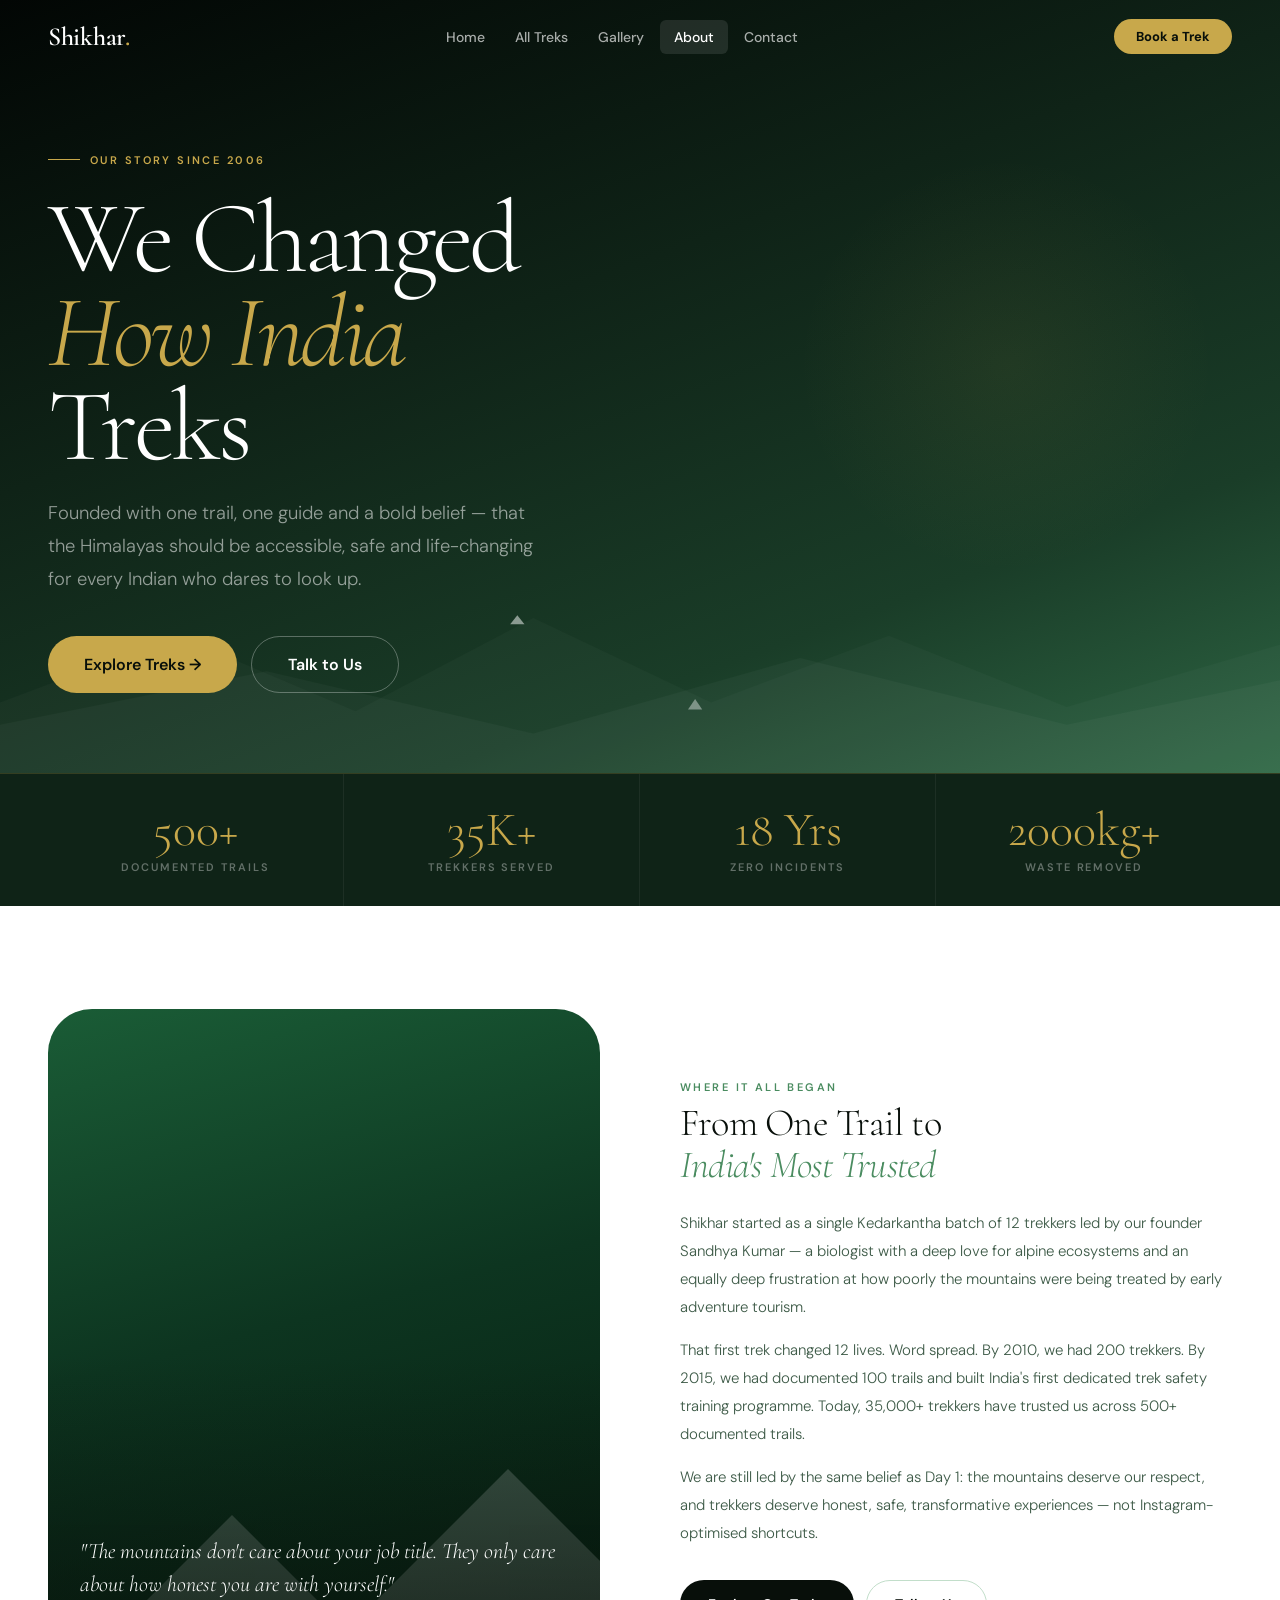
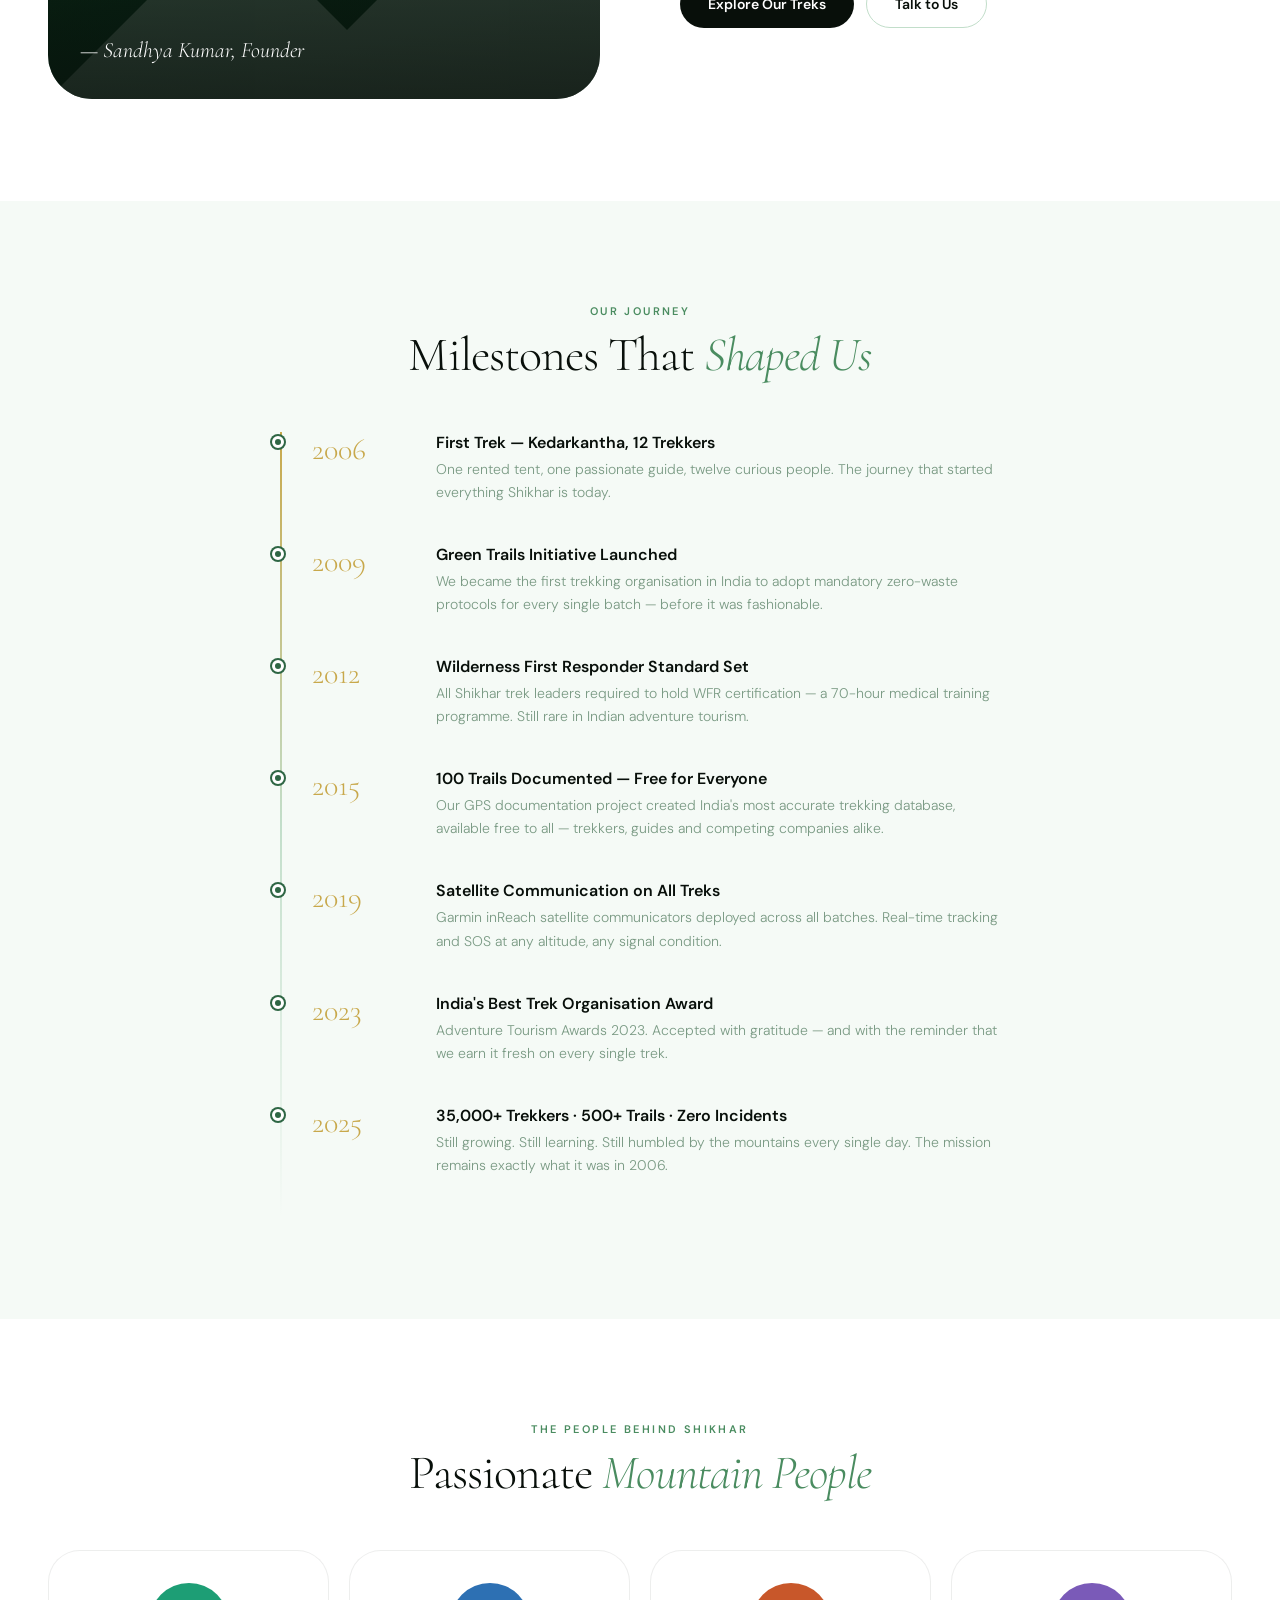
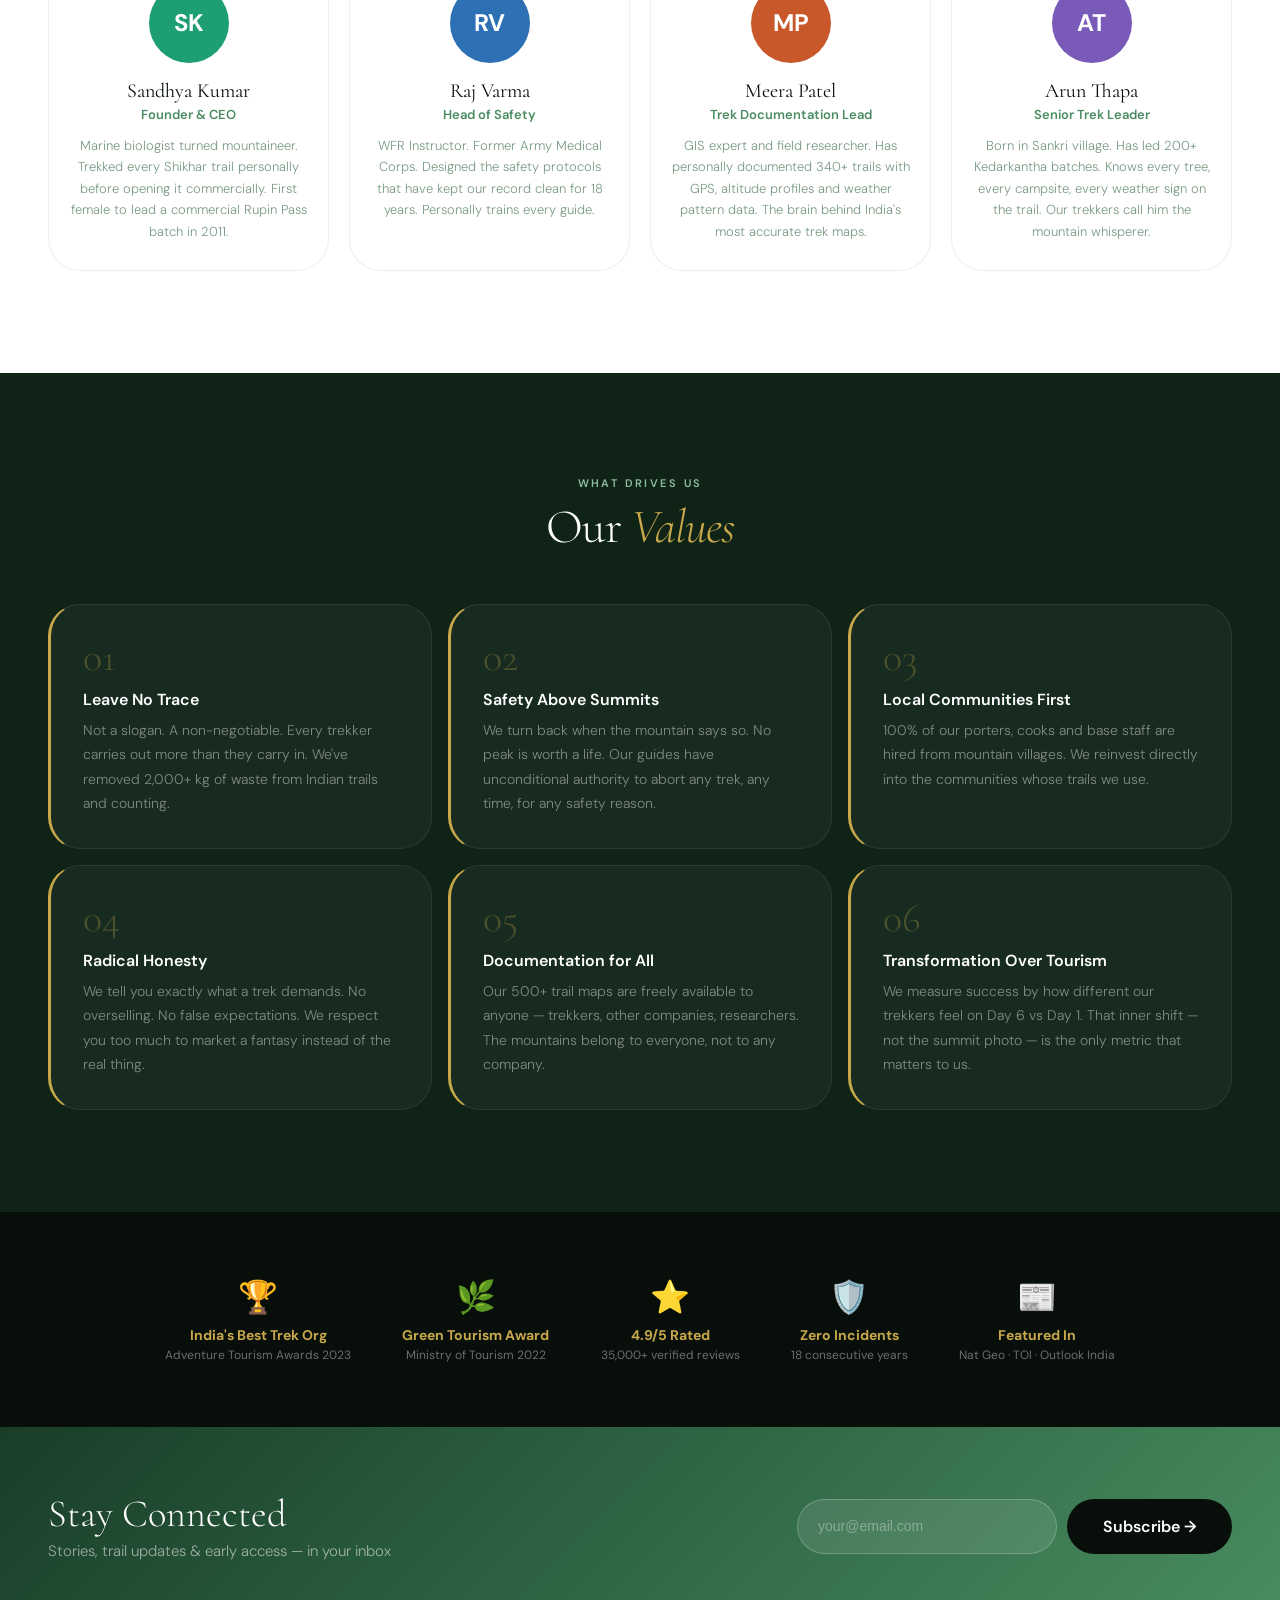
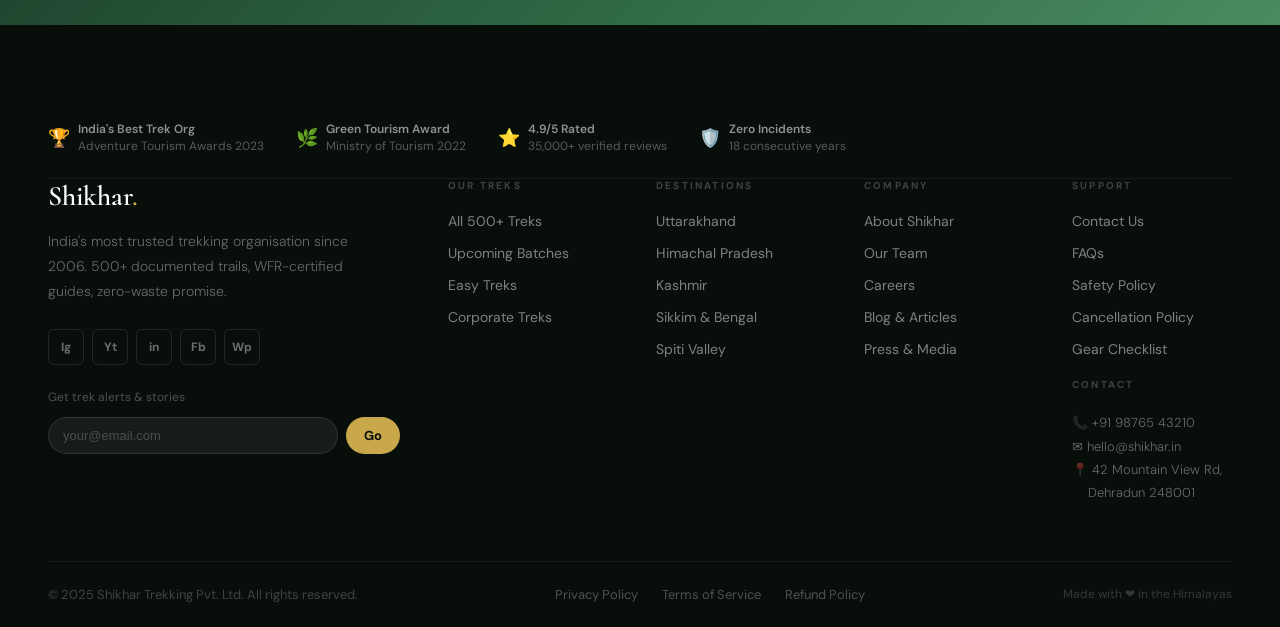
==== commit c228f172: "update" ====
--- a/about.html
+++ b/about.html
@@ -1,389 +1,301 @@
 <!DOCTYPE html>
 <html lang="en">
 <head>
-  <meta charset="UTF-8"/>
-  <meta name="viewport" content="width=device-width, initial-scale=1.0"/>
-  <title>About Us — Shikhar</title>
-  <link rel="stylesheet" href="css/global.css"/>
-  <style>
-    .about-hero {
-      min-height: 70vh;
-      background: linear-gradient(160deg,#040d07 0%,#0a1a0f 40%,#1c3d26 80%,#2d5c3a 100%);
-      display: flex;
-      align-items: center;
-      padding: 9rem 0 5rem;
-      position: relative;
-      overflow: hidden;
-    }
-    .about-hero-mountains {
-      position:absolute;bottom:0;left:0;right:0;pointer-events:none;
-    }
-    .about-hero-content { position:relative;z-index:1;max-width:700px; }
-    .about-hero h1 {
-      font-family:var(--font-display);
-      font-size:clamp(2.5rem,6vw,5.5rem);
-      font-weight:300;
-      color:white;
-      letter-spacing:-0.03em;
-      line-height:1.0;
-      margin-top:10px;
-      margin-bottom:1.5rem;
-    }
-    .about-hero-sub { font-size:clamp(1rem,1.5vw,1.125rem);color:rgba(255,255,255,0.55);font-weight:300;line-height:1.75;max-width:540px; }
-
-    /* STORY SECTION */
-    .story-grid { display:grid;grid-template-columns:1fr 1fr;gap:5rem;align-items:center; }
-    .story-visual {
-      border-radius:var(--r-xl);
-      overflow:hidden;
-      aspect-ratio:4/5;
-      position:relative;
-    }
-    .story-visual-bg { position:absolute;inset:0; }
-    .story-visual-overlay { position:absolute;inset:0;background:linear-gradient(to top,rgba(10,26,15,0.6) 0%,transparent 50%); }
-    .story-visual-quote {
-      position:absolute;bottom:2rem;left:2rem;right:2rem;
-      font-family:var(--font-display);
-      font-size:1.35rem;
-      font-style:italic;
-      color:white;
-      font-weight:300;
-      line-height:1.5;
-    }
-    .story-text h2 { font-family:var(--font-display);font-size:clamp(1.75rem,3vw,2.5rem);font-weight:300;color:var(--ink);letter-spacing:-0.02em;margin-bottom:1.5rem; }
-    .story-text p { font-size:0.9375rem;color:var(--slate);line-height:1.85;font-weight:300;margin-bottom:1rem; }
-
-    /* TIMELINE */
-    .timeline { position:relative;padding:0 0 2rem; }
-    .timeline::before { content:'';position:absolute;left:0;top:0;bottom:0;width:2px;background:var(--mist); }
-    .timeline-item { display:grid;grid-template-columns:120px 1fr;gap:1.5rem;padding-bottom:2.5rem;padding-left:2.5rem;position:relative; }
-    .timeline-item::before {
-      content:'';
-      position:absolute;
-      left:-5px;top:4px;
-      width:12px;height:12px;
-      border-radius:50%;
-      background:var(--fern);
-      border:3px solid white;
-      box-shadow:0 0 0 2px var(--fern);
-    }
-    .timeline-year { font-family:var(--font-display);font-size:1.75rem;font-weight:300;color:var(--gold);line-height:1; padding-top:2px; }
-    .timeline-text h4 { font-size:1rem;font-weight:600;color:var(--ink);margin-bottom:5px; }
-    .timeline-text p { font-size:0.875rem;color:var(--fog);line-height:1.65;font-weight:300; }
-
-    /* TEAM */
-    .team-grid { display:grid;grid-template-columns:repeat(4,1fr);gap:20px; }
-    .team-card {
-      background:white;
-      border-radius:var(--r-lg);
-      overflow:hidden;
-      border:1px solid rgba(10,26,15,0.07);
-      transition:transform var(--dur-slow) var(--ease-spring),box-shadow var(--dur-slow) var(--ease);
-      text-align:center;
-    }
-    .team-card:hover { transform:translateY(-6px);box-shadow:var(--sh-lg); }
-    .team-avatar-wrap {
-      width:80px;height:80px;border-radius:50%;
-      margin:1.75rem auto 1rem;
-      display:flex;align-items:center;justify-content:center;
-      font-size:1.5rem;font-weight:700;color:white;
-    }
-    .team-name { font-family:var(--font-display);font-size:1.125rem;font-weight:400;color:var(--ink);margin-bottom:3px; }
-    .team-role { font-size:0.8125rem;color:var(--fern);font-weight:600;margin-bottom:0.75rem; }
-    .team-bio { font-size:0.8125rem;color:var(--fog);line-height:1.6;padding:0 1.25rem 1.5rem;font-weight:300; }
-
-    /* VALUES */
-    .values-grid { display:grid;grid-template-columns:repeat(3,1fr);gap:20px; }
-    .value-card {
-      padding:2rem;
-      border-radius:var(--r-lg);
-      background:white;
-      border:1px solid rgba(10,26,15,0.07);
-      border-left:3px solid var(--fern);
-    }
-    .value-num { font-family:var(--font-display);font-size:2.5rem;font-weight:300;color:var(--mist);line-height:1;margin-bottom:12px; }
-    .value-card h4 { font-size:1rem;font-weight:600;color:var(--ink);margin-bottom:8px; }
-    .value-card p { font-size:0.875rem;color:var(--fog);line-height:1.7;font-weight:300; }
-
-    /* AWARDS */
-    .awards-strip { background:var(--ink);padding:3rem 0; }
-    .awards-inner { display:flex;align-items:center;justify-content:center;gap:3rem;flex-wrap:wrap; }
-    .award-item { text-align:center; }
-    .award-icon { font-size:2rem;margin-bottom:8px; }
-    .award-title { font-size:0.875rem;font-weight:600;color:var(--gold);margin-bottom:3px; }
-    .award-sub { font-size:0.75rem;color:rgba(255,255,255,0.4); }
-
-    @media(max-width:1024px){ .team-grid{grid-template-columns:repeat(2,1fr);} }
-    @media(max-width:768px){
-      .story-grid { grid-template-columns:1fr;gap:2.5rem; }
-      .values-grid { grid-template-columns:1fr; }
-      .team-grid { grid-template-columns:repeat(2,1fr); }
-      .timeline-item { grid-template-columns:80px 1fr; }
-      .awards-inner { gap:2rem; }
-    }
-    @media(max-width:480px){ .team-grid{grid-template-columns:1fr;} }
-  </style>
+<meta charset="UTF-8"/><meta name="viewport" content="width=device-width,initial-scale=1.0"/>
+<title>About Us — Shikhar</title>
+<link href="https://fonts.googleapis.com/css2?family=Cormorant:ital,wght@0,300;0,400;0,500;1,300;1,400&family=DM+Sans:opsz,wght@9..40,300;9..40,400;9..40,500;9..40,600&display=swap" rel="stylesheet"/>
+<style>
+:root{--ink:#080f0a;--pine:#0f2317;--moss:#1a3d28;--fern:#2e6644;--sage:#4a8c60;--mist:#8fbfa0;--dew:#c2deca;--foam:#e8f4ec;--snow:#f5faf6;--white:#fff;--gold:#c8a84b;--gold2:#e8cc7a;--slate:#3d5a47;--fog:#7a9a84;--ff-display:'Cormorant',Georgia,serif;--ff-body:'DM Sans',system-ui,sans-serif;--ease-apple:cubic-bezier(.25,.46,.45,.94);--ease-spring:cubic-bezier(.34,1.56,.64,1);--ease-out:cubic-bezier(0,0,.2,1);--r-sm:6px;--r-md:14px;--r-lg:22px;--r-xl:32px;--r-full:9999px;--sh-sm:0 2px 8px rgba(8,15,10,.07);--sh-md:0 8px 30px rgba(8,15,10,.12);--sh-lg:0 20px 60px rgba(8,15,10,.18)}
+*,*::before,*::after{margin:0;padding:0;box-sizing:border-box}html{font-size:16px;scroll-behavior:smooth}
+body{font-family:var(--ff-body);background:var(--white);color:var(--ink);-webkit-font-smoothing:antialiased;overflow-x:hidden}
+a{color:inherit;text-decoration:none}button{cursor:pointer;font-family:inherit;border:none;background:none}ul{list-style:none}
+.wrap{width:100%;max-width:1320px;margin:0 auto;padding:0 clamp(1.25rem,4vw,3rem)}
+.btn{display:inline-flex;align-items:center;justify-content:center;gap:8px;padding:14px 28px;border-radius:var(--r-full);font-size:.875rem;font-weight:600;transition:all .35s var(--ease-apple);white-space:nowrap}
+.btn:active{transform:scale(.97)}
+.btn-ink{background:var(--ink);color:#fff}.btn-ink:hover{background:var(--moss);transform:translateY(-2px);box-shadow:var(--sh-md)}
+.btn-gold{background:var(--gold);color:var(--ink)}.btn-gold:hover{background:var(--gold2);transform:translateY(-2px)}
+.btn-ghost{background:transparent;border:1.5px solid rgba(255,255,255,.3);color:#fff}.btn-ghost:hover{border-color:#fff;background:rgba(255,255,255,.1)}
+.btn-outline{background:transparent;border:1.5px solid var(--dew);color:var(--ink)}.btn-outline:hover{background:var(--ink);color:#fff;border-color:var(--ink)}
+.btn-lg{padding:17px 36px;font-size:1rem}.btn-sm{padding:9px 20px;font-size:.8125rem}
+.eyebrow{font-size:.6875rem;font-weight:600;letter-spacing:.22em;text-transform:uppercase;color:var(--sage)}
+.sr{opacity:0;transform:translateY(22px);transition:opacity .7s var(--ease-out),transform .7s var(--ease-out)}
+.sr-l{opacity:0;transform:translateX(-30px);transition:opacity .8s var(--ease-out),transform .8s var(--ease-out)}
+.sr-r{opacity:0;transform:translateX(30px);transition:opacity .8s var(--ease-out),transform .8s var(--ease-out)}
+.sr.show,.sr-l.show,.sr-r.show{opacity:1;transform:translateY(0) translateX(0)}
+.d1s{transition-delay:.1s}.d2s{transition-delay:.2s}.d3s{transition-delay:.3s}.d4s{transition-delay:.4s}
+/* NAV */
+.nav{position:fixed;top:0;left:0;right:0;height:72px;z-index:1000;transition:background .5s,box-shadow .5s}
+.nav.scrolled{background:rgba(8,15,10,.94);backdrop-filter:blur(24px);box-shadow:0 1px 0 rgba(255,255,255,.06)}
+.nav-inner{height:100%;display:flex;align-items:center;justify-content:space-between}
+.logo{font-family:var(--ff-display);font-size:1.625rem;font-weight:600;color:#fff;letter-spacing:-.01em}
+.logo span{color:var(--gold)}
+.nav-links{display:flex;align-items:center;gap:2px}
+.nav-a{padding:8px 14px;border-radius:var(--r-sm);font-size:.875rem;font-weight:500;color:rgba(255,255,255,.65);transition:all .2s}
+.nav-a:hover,.nav-a.on{color:#fff;background:rgba(255,255,255,.1)}
+.nav-cta{background:var(--gold);color:var(--ink);padding:9px 22px;border-radius:var(--r-full);font-size:.8125rem;font-weight:700;transition:all .25s}
+.nav-cta:hover{background:var(--gold2);transform:translateY(-1px)}
+.hamburger{display:none;flex-direction:column;gap:5px;padding:6px}
+.ham-line{width:22px;height:1.5px;background:#fff;border-radius:2px;transition:all .3s;transform-origin:center}
+.hamburger.open .ham-line:nth-child(1){transform:translateY(6.5px) rotate(45deg)}
+.hamburger.open .ham-line:nth-child(2){opacity:0;transform:scaleX(0)}
+.hamburger.open .ham-line:nth-child(3){transform:translateY(-6.5px) rotate(-45deg)}
+.mob-menu{display:none;position:fixed;top:72px;left:0;right:0;background:rgba(8,15,10,.97);backdrop-filter:blur(24px);padding:1.5rem;z-index:999;border-bottom:1px solid rgba(255,255,255,.06);transform:translateY(-12px);opacity:0;transition:all .3s;pointer-events:none}
+.mob-menu.open{transform:translateY(0);opacity:1;pointer-events:auto;display:block}
+.mob-menu .nav-a{display:block;padding:13px 16px;font-size:1rem;color:rgba(255,255,255,.7);border-radius:var(--r-md);margin-bottom:4px}
+/* ABOUT HERO */
+.about-hero{min-height:80vh;background:linear-gradient(160deg,#020604,#0f2317 40%,#1a3d28 75%,#2e6644);display:flex;align-items:center;padding:9rem 0 5rem;position:relative;overflow:hidden}
+.ah-mtns{position:absolute;bottom:0;left:0;right:0;pointer-events:none}
+.ah-glow{position:absolute;top:20%;right:5%;width:420px;height:420px;border-radius:50%;background:radial-gradient(circle,rgba(200,168,75,.07),transparent 70%);pointer-events:none;animation:glowP 6s ease-in-out infinite}
+@keyframes glowP{0%,100%{transform:scale(1);opacity:.6}50%{transform:scale(1.15);opacity:1}}
+.ah-content{position:relative;z-index:1;max-width:680px}
+.ah-eyebrow{display:inline-flex;align-items:center;gap:10px;margin-bottom:1.5rem;opacity:0;animation:hIn .8s var(--ease-out) .3s forwards}
+.ah-bar{width:32px;height:1px;background:var(--gold)}
+.ah-etxt{font-size:.6875rem;font-weight:600;letter-spacing:.22em;text-transform:uppercase;color:var(--gold)}
+.ah-h1{font-family:var(--ff-display);font-size:clamp(3rem,8vw,7rem);font-weight:300;line-height:.92;letter-spacing:-.035em;color:#fff;opacity:0;animation:hIn .9s var(--ease-out) .5s forwards}
+.ah-h1 em{font-style:italic;color:var(--gold)}
+.ah-sub{font-size:clamp(1rem,1.5vw,1.15rem);color:rgba(255,255,255,.55);font-weight:300;line-height:1.8;max-width:500px;margin:1.5rem 0 2.5rem;opacity:0;animation:hIn .8s var(--ease-out) .75s forwards}
+.ah-btns{display:flex;gap:14px;flex-wrap:wrap;opacity:0;animation:hIn .8s var(--ease-out) .95s forwards}
+@keyframes hIn{to{opacity:1;transform:translateY(0)}}
+/* STATS ROW */
+.stats-row{background:var(--pine);border-top:1px solid rgba(200,168,75,.2)}
+.stats-inner{display:grid;grid-template-columns:repeat(4,1fr)}
+.sitem{padding:clamp(1.5rem,3vw,2rem);text-align:center;border-right:1px solid rgba(255,255,255,.06)}
+.sitem:last-child{border-right:none}
+.snum{font-family:var(--ff-display);font-size:clamp(2rem,4vw,3rem);font-weight:300;color:var(--gold);line-height:1}
+.slbl{font-size:.6875rem;font-weight:600;letter-spacing:.18em;text-transform:uppercase;color:rgba(255,255,255,.35);margin-top:6px}
+/* STORY */
+.story-section{padding:clamp(4rem,8vw,7rem) 0}
+.story-grid{display:grid;grid-template-columns:1fr 1fr;gap:5rem;align-items:center}
+.story-visual{border-radius:var(--r-2xl,44px);overflow:hidden;aspect-ratio:4/5;position:relative}
+.sv-bg{position:absolute;inset:0;background:linear-gradient(165deg,#1a5c36,#0d3520 45%,#051a0d);transition:transform 6s ease}
+.story-visual:hover .sv-bg{transform:scale(1.03)}
+.sv-mtn{position:absolute;bottom:0;left:0;right:0;height:40%;pointer-events:none;opacity:.2}
+.sv-overlay{position:absolute;inset:0;background:linear-gradient(to top,rgba(8,15,10,.65),transparent 50%)}
+.sv-quote{position:absolute;bottom:2rem;left:2rem;right:2rem;font-family:var(--ff-display);font-size:1.375rem;font-style:italic;color:#fff;font-weight:300;line-height:1.5}
+.story-text h2{font-family:var(--ff-display);font-size:clamp(1.75rem,3vw,2.75rem);font-weight:300;color:var(--ink);letter-spacing:-.02em;margin-bottom:1.5rem;line-height:1.1}
+.story-text p{font-size:.9375rem;color:var(--slate);line-height:1.85;font-weight:300;margin-bottom:1rem}
+/* TIMELINE */
+.timeline-section{padding:clamp(4rem,8vw,7rem) 0;background:var(--snow)}
+.tl{position:relative;padding-left:2rem;max-width:720px;margin:0 auto}
+.tl::before{content:'';position:absolute;left:0;top:0;bottom:0;width:2px;background:linear-gradient(to bottom,var(--gold),var(--dew),transparent)}
+.tl-item{display:grid;grid-template-columns:100px 1fr;gap:1.5rem;padding-bottom:2.5rem;position:relative}
+.tl-item::before{content:'';position:absolute;left:-2.5rem;top:4px;width:12px;height:12px;border-radius:50%;background:var(--fern);border:3px solid var(--white);box-shadow:0 0 0 2px var(--fern)}
+.tl-year{font-family:var(--ff-display);font-size:1.875rem;font-weight:300;color:var(--gold);line-height:1;padding-top:3px}
+.tl-body h4{font-size:1rem;font-weight:600;color:var(--ink);margin-bottom:5px}
+.tl-body p{font-size:.875rem;color:var(--fog);line-height:1.65;font-weight:300}
+/* TEAM */
+.team-section{padding:clamp(4rem,8vw,7rem) 0}
+.team-grid{display:grid;grid-template-columns:repeat(4,1fr);gap:20px}
+.team-card{background:var(--white);border-radius:var(--r-xl);overflow:hidden;border:1px solid rgba(8,15,10,.07);transition:transform .5s var(--ease-spring),box-shadow .5s var(--ease-apple);text-align:center}
+.team-card:hover{transform:translateY(-8px);box-shadow:var(--sh-lg)}
+.tc-av{width:80px;height:80px;border-radius:50%;margin:2rem auto 1rem;display:flex;align-items:center;justify-content:center;font-size:1.5rem;font-weight:700;color:#fff}
+.tc-name{font-family:var(--ff-display);font-size:1.25rem;font-weight:400;color:var(--ink);margin-bottom:3px}
+.tc-role{font-size:.8125rem;color:var(--sage);font-weight:600;margin-bottom:.75rem}
+.tc-bio{font-size:.8125rem;color:var(--fog);line-height:1.65;padding:0 1.25rem 1.75rem;font-weight:300}
+/* VALUES */
+.values-section{padding:clamp(4rem,8vw,7rem) 0;background:var(--pine)}
+.values-grid{display:grid;grid-template-columns:repeat(3,1fr);gap:16px}
+.vc{padding:2rem;border-radius:var(--r-xl);background:rgba(255,255,255,.04);border:1px solid rgba(255,255,255,.08);border-left:3px solid var(--gold);transition:transform .4s var(--ease-spring),border-color .3s}
+.vc:hover{transform:translateY(-5px);border-color:rgba(200,168,75,.6);background:rgba(255,255,255,.07)}
+.vc-num{font-family:var(--ff-display);font-size:2.5rem;font-weight:300;color:rgba(200,168,75,.3);line-height:1;margin-bottom:12px}
+.vc h4{font-size:1rem;font-weight:600;color:#fff;margin-bottom:8px}
+.vc p{font-size:.875rem;color:rgba(255,255,255,.45);line-height:1.75;font-weight:300}
+/* AWARDS */
+.awards-section{padding:clamp(3rem,5vw,4.5rem) 0;background:var(--ink)}
+.awards-row{display:flex;align-items:center;justify-content:center;gap:clamp(2rem,4vw,4rem);flex-wrap:wrap}
+.aw-item{text-align:center}
+.aw-icon{font-size:2rem;margin-bottom:8px}
+.aw-title{font-size:.875rem;font-weight:700;color:var(--gold);margin-bottom:3px}
+.aw-sub{font-size:.75rem;color:rgba(255,255,255,.4)}
+/* FOOTER */
+.nl-band{background:linear-gradient(135deg,var(--moss),var(--fern) 50%,var(--sage));padding:4rem 0}
+.nl-inner{display:flex;align-items:center;justify-content:space-between;gap:2rem;flex-wrap:wrap}
+.nl-text h3{font-family:var(--ff-display);font-size:clamp(1.75rem,3vw,2.5rem);color:#fff;font-weight:300;margin-bottom:4px}
+.nl-text p{color:rgba(255,255,255,.55);font-size:.9375rem;font-weight:300}
+.nl-form{display:flex;gap:10px;flex-wrap:wrap}
+.nl-input{background:rgba(255,255,255,.1);border:1.5px solid rgba(255,255,255,.22);color:#fff;padding:13px 20px;border-radius:var(--r-full);font-size:.875rem;width:260px;outline:none;transition:border-color .3s}
+.nl-input::placeholder{color:rgba(255,255,255,.35)}
+.nl-input:focus{border-color:rgba(255,255,255,.65)}
+.footer{background:var(--ink);padding-top:4.5rem}
+.footer-main{display:grid;grid-template-columns:2.2fr 1fr 1fr 1fr 1fr;gap:3rem;padding-bottom:3.5rem;border-bottom:1px solid rgba(255,255,255,.06)}
+.fb-logo{font-family:var(--ff-display);font-size:1.75rem;font-weight:600;color:#fff;margin-bottom:1rem}
+.fb-logo span{color:var(--gold)}
+.fb-desc{font-size:.875rem;color:rgba(255,255,255,.38);line-height:1.8;font-weight:300;max-width:300px;margin-bottom:1.5rem}
+.fsoc{display:flex;gap:8px}
+.fsb{width:36px;height:36px;border-radius:var(--r-sm);border:1px solid rgba(255,255,255,.1);display:flex;align-items:center;justify-content:center;color:rgba(255,255,255,.4);font-size:.75rem;font-weight:700;transition:all .25s}
+.fsb:hover{border-color:var(--gold);color:var(--gold);transform:translateY(-2px)}
+.fct{font-size:.625rem;font-weight:700;letter-spacing:.22em;text-transform:uppercase;color:rgba(255,255,255,.22);margin-bottom:1.25rem}
+.fl2{display:block;color:rgba(255,255,255,.48);font-size:.875rem;margin-bottom:.875rem;transition:color .2s}
+.fl2:hover{color:var(--gold)}
+.fawards-strip{display:flex;align-items:center;gap:2rem;flex-wrap:wrap;padding:1.5rem 0;border-bottom:1px solid rgba(255,255,255,.05)}
+.fai-txt{font-size:.75rem;color:rgba(255,255,255,.32)}
+.fai-txt strong{display:block;color:rgba(255,255,255,.55);font-weight:600;margin-bottom:1px}
+.footer-bottom{display:flex;justify-content:space-between;align-items:center;padding:1.5rem 0;flex-wrap:wrap;gap:1rem}
+.fcopy{font-size:.8125rem;color:rgba(255,255,255,.22)}
+.flegal{display:flex;gap:1.5rem}
+.flegal a{font-size:.8125rem;color:rgba(255,255,255,.28);transition:color .2s}
+.flegal a:hover{color:rgba(255,255,255,.6)}
+.fnl{margin-top:1.5rem}.fnl p{font-size:.75rem;color:rgba(255,255,255,.28);margin-bottom:.75rem}
+.fnl-form{display:flex;gap:8px}
+.fnl-input{flex:1;background:rgba(255,255,255,.06);border:1px solid rgba(255,255,255,.1);color:#fff;padding:10px 14px;border-radius:var(--r-full);font-size:.8125rem;outline:none;min-width:0;transition:border-color .3s}
+.fnl-input::placeholder{color:rgba(255,255,255,.22)}
+.fnl-input:focus{border-color:rgba(200,168,75,.4)}
+.fnl-btn{background:var(--gold);color:var(--ink);padding:10px 18px;border-radius:var(--r-full);font-size:.8125rem;font-weight:700;transition:all .25s;flex-shrink:0}
+.fnl-btn:hover{background:var(--gold2)}
+
+@media(max-width:1024px){.team-grid{grid-template-columns:repeat(2,1fr)}.values-grid{grid-template-columns:repeat(2,1fr)}}
+@media(max-width:768px){.nav-links{display:none}.hamburger{display:flex}.story-grid{grid-template-columns:1fr;gap:2.5rem}.stats-inner{grid-template-columns:repeat(2,1fr)}.sitem:nth-child(2){border-right:none}.team-grid{grid-template-columns:repeat(2,1fr)}.values-grid{grid-template-columns:1fr}.awards-row{gap:2rem}.footer-main{grid-template-columns:1fr 1fr;gap:2rem}.nl-inner{flex-direction:column;text-align:center}.nl-form{flex-direction:column;width:100%}.nl-input{width:100%}.tl{padding-left:1.5rem}.tl-item{grid-template-columns:70px 1fr;gap:1rem}.tl-item::before{left:-2rem}}
+@media(max-width:480px){.team-grid{grid-template-columns:1fr}.values-grid{grid-template-columns:1fr}.footer-main{grid-template-columns:1fr}}
+</style>
 </head>
 <body>
-
 <nav class="nav" id="nav">
-  <div class="container">
-    <div class="nav-inner">
-      <a href="index.html" class="nav-logo">
-        <span class="nav-logo-text">Shikhar</span><span class="nav-logo-accent">.</span>
-      </a>
-      <ul class="nav-links">
-        <li><a href="index.html" class="nav-link">Home</a></li>
-        <li><a href="treks.html" class="nav-link">All Treks</a></li>
-        <li><a href="gallery.html" class="nav-link">Gallery</a></li>
-        <li><a href="about.html" class="nav-link active">About</a></li>
-        <li><a href="contact.html" class="nav-link">Contact</a></li>
-      </ul>
-      <div class="nav-actions">
-        <a href="treks.html" class="nav-book">Book a Trek</a>
-        <button class="hamburger"><span class="hamburger-line"></span><span class="hamburger-line"></span><span class="hamburger-line"></span></button>
+  <div class="wrap nav-inner">
+    <a href="index.html" class="logo">Shikhar<span>.</span></a>
+    <ul class="nav-links"><li><a href="index.html" class="nav-a">Home</a></li><li><a href="treks.html" class="nav-a">All Treks</a></li><li><a href="gallery.html" class="nav-a">Gallery</a></li><li><a href="about.html" class="nav-a on">About</a></li><li><a href="contact.html" class="nav-a">Contact</a></li></ul>
+    <div style="display:flex;align-items:center;gap:10px"><a href="treks.html" class="nav-cta">Book a Trek</a><button class="hamburger" id="ham"><span class="ham-line"></span><span class="ham-line"></span><span class="ham-line"></span></button></div>
+  </div>
+</nav>
+<div class="mob-menu" id="mobMenu"><a href="index.html" class="nav-a">Home</a><a href="treks.html" class="nav-a">All Treks</a><a href="gallery.html" class="nav-a">Gallery</a><a href="about.html" class="nav-a">About</a><a href="contact.html" class="nav-a">Contact</a><a href="treks.html" style="display:block;text-align:center;margin-top:1rem;padding:14px;border-radius:var(--r-full);background:var(--gold);color:var(--ink);font-weight:700">Book a Trek</a></div>
+
+<section class="about-hero">
+  <svg class="ah-mtns" viewBox="0 0 1440 220" preserveAspectRatio="none"><polygon points="0,220 0,140 200,65 400,150 600,45 800,140 1000,65 1200,145 1440,75 1440,220" fill="rgba(255,255,255,.022)"/><polygon points="0,220 0,165 300,105 600,175 900,90 1200,165 1440,115 1440,220" fill="rgba(255,255,255,.03)"/><polygon points="574,52 582,42 590,52" fill="rgba(255,255,255,.5)"/><polygon points="774,148 782,136 790,148" fill="rgba(255,255,255,.4)"/></svg>
+  <div class="ah-glow"></div>
+  <div class="wrap">
+    <div class="ah-content">
+      <div class="ah-eyebrow"><span class="ah-bar"></span><span class="ah-etxt">Our Story Since 2006</span></div>
+      <h1 class="ah-h1">We Changed<br/><em>How India</em><br/>Treks</h1>
+      <p class="ah-sub">Founded with one trail, one guide and a bold belief — that the Himalayas should be accessible, safe and life-changing for every Indian who dares to look up.</p>
+      <div class="ah-btns"><a href="treks.html" class="btn btn-gold btn-lg">Explore Treks →</a><a href="contact.html" class="btn btn-ghost btn-lg">Talk to Us</a></div>
+    </div>
+  </div>
+</section>
+
+<div class="stats-row"><div class="wrap"><div class="stats-inner">
+  <div class="sitem sr"><div class="snum"><span data-count="500" data-suffix="+">0+</span></div><div class="slbl">Documented Trails</div></div>
+  <div class="sitem sr d1s"><div class="snum"><span data-count="35" data-suffix="K+">0K+</span></div><div class="slbl">Trekkers Served</div></div>
+  <div class="sitem sr d2s"><div class="snum"><span data-count="18" data-suffix=" Yrs">0 Yrs</span></div><div class="slbl">Zero Incidents</div></div>
+  <div class="sitem sr d3s"><div class="snum"><span data-count="2000" data-suffix="kg+">0kg+</span></div><div class="slbl">Waste Removed</div></div>
+</div></div></div>
+
+<section class="story-section">
+  <div class="wrap">
+    <div class="story-grid">
+      <div class="story-visual sr-l">
+        <div class="sv-bg"></div>
+        <svg class="sv-mtn" viewBox="0 0 400 120"><polygon points="0,120 80,40 160,120" fill="white"/><polygon points="100,120 200,20 300,120" fill="white"/><polygon points="240,120 320,55 400,120" fill="white"/></svg>
+        <div class="sv-overlay"></div>
+        <div class="sv-quote">"The mountains don't care about your job title. They only care about how honest you are with yourself."<br/><br/>— Sandhya Kumar, Founder</div>
       </div>
-    </div>
-  </div>
-</nav>
-<div class="mobile-menu">
-  <a href="index.html" class="nav-link">Home</a>
-  <a href="treks.html" class="nav-link">All Treks</a>
-  <a href="gallery.html" class="nav-link">Gallery</a>
-  <a href="about.html" class="nav-link">About</a>
-  <a href="contact.html" class="nav-link">Contact</a>
-  <a href="treks.html" class="nav-book">Book a Trek</a>
-</div>
-
-<section class="about-hero">
-  <svg class="about-hero-mountains" viewBox="0 0 1440 200" preserveAspectRatio="none">
-    <polygon points="0,200 0,120 200,50 400,130 600,40 800,120 1000,55 1200,120 1440,60 1440,200" fill="rgba(255,255,255,0.025)"/>
-    <polygon points="0,200 0,145 300,95 600,160 900,85 1200,155 1440,110 1440,200" fill="rgba(255,255,255,0.035)"/>
-  </svg>
-  <div class="container">
-    <div class="about-hero-content reveal">
-      <p class="eyebrow" style="color:var(--gold)">Our Story</p>
-      <h1>We Changed<br/><em style="font-style:italic">How India</em><br/>Treks</h1>
-      <p class="about-hero-sub">Founded in 2006 with one trail and a bold belief — that the Himalayas should be accessible, safe and life-changing for every Indian.</p>
-    </div>
-  </div>
-</section>
-
-<!-- STORY -->
-<section class="section">
-  <div class="container">
-    <div class="story-grid">
-      <div class="story-visual reveal">
-        <div class="story-visual-bg bg-keda"></div>
-        <div class="story-visual-overlay"></div>
-        <div class="story-visual-quote">"The mountains don't care about your job title. They only care about how honest you are with yourself."</div>
+      <div class="sr-r" style="transition-delay:.2s">
+        <p class="eyebrow">Where It All Began</p>
+        <div style="font-family:var(--ff-display);font-size:clamp(1.75rem,3vw,2.75rem);font-weight:300;color:var(--ink);letter-spacing:-.02em;margin:8px 0 1.5rem;line-height:1.1">From One Trail to<br/><em style="font-style:italic;color:var(--sage)">India's Most Trusted</em></div>
+        <p style="font-size:.9375rem;color:var(--slate);line-height:1.85;font-weight:300;margin-bottom:1rem">Shikhar started as a single Kedarkantha batch of 12 trekkers led by our founder Sandhya Kumar — a biologist with a deep love for alpine ecosystems and an equally deep frustration at how poorly the mountains were being treated by early adventure tourism.</p>
+        <p style="font-size:.9375rem;color:var(--slate);line-height:1.85;font-weight:300;margin-bottom:1rem">That first trek changed 12 lives. Word spread. By 2010, we had 200 trekkers. By 2015, we had documented 100 trails and built India's first dedicated trek safety training programme. Today, 35,000+ trekkers have trusted us across 500+ documented trails.</p>
+        <p style="font-size:.9375rem;color:var(--slate);line-height:1.85;font-weight:300;margin-bottom:2rem">We are still led by the same belief as Day 1: the mountains deserve our respect, and trekkers deserve honest, safe, transformative experiences — not Instagram-optimised shortcuts.</p>
+        <div style="display:flex;gap:12px;flex-wrap:wrap"><a href="treks.html" class="btn btn-ink">Explore Our Treks</a><a href="contact.html" class="btn btn-outline">Talk to Us</a></div>
       </div>
-      <div class="story-text reveal reveal-delay-2">
-        <h2>Where It All Began</h2>
-        <p>Shikhar started as a single Kedarkantha batch of 12 trekkers led by our founder Sandhya Kumar — a biologist with a deep love for alpine ecosystems and an equally deep frustration at how poorly the mountains were being treated by early adventure tourism.</p>
-        <p>That first trek changed 12 lives. Word spread. By 2010, we had 200 trekkers. By 2015, we had documented 100 trails and built India's first dedicated trek safety training programme. Today, we've taken 35,000+ trekkers across 500+ documented trails — and removed more waste from the mountains than we have ever brought in.</p>
-        <p>We are still led by the same belief as Day 1: the mountains deserve our respect, and trekkers deserve honest, safe, transformative experiences.</p>
-        <div style="margin-top:1.75rem;display:flex;gap:12px;flex-wrap:wrap;">
-          <a href="treks.html" class="btn btn-primary">Explore Our Treks</a>
-          <a href="contact.html" class="btn btn-outline-dark">Talk to Us</a>
-        </div>
-      </div>
-    </div>
-  </div>
-</section>
-
-<!-- TIMELINE -->
-<section class="section section-alt">
-  <div class="container container-sm">
-    <div class="text-center section-header reveal">
+    </div>
+  </div>
+</section>
+
+<section class="timeline-section">
+  <div class="wrap">
+    <div style="text-align:center;margin-bottom:3rem" class="sr">
       <p class="eyebrow">Our Journey</p>
-      <h2 class="display-md" style="margin-top:6px">Milestones That<br/><em style="font-style:italic;color:var(--fern)">Shaped Us</em></h2>
-    </div>
-    <div class="timeline">
-      <div class="timeline-item reveal">
-        <div class="timeline-year">2006</div>
-        <div class="timeline-text">
-          <h4>First Trek — Kedarkantha</h4>
-          <p>12 trekkers, one guide, a rented tent. The journey that started everything.</p>
-        </div>
-      </div>
-      <div class="timeline-item reveal">
-        <div class="timeline-year">2009</div>
-        <div class="timeline-text">
-          <h4>Green Trails Initiative Launched</h4>
-          <p>We became the first trekking organisation in India to adopt a mandatory zero-waste trek policy for all batches.</p>
-        </div>
-      </div>
-      <div class="timeline-item reveal">
-        <div class="timeline-year">2013</div>
-        <div class="timeline-text">
-          <h4>100 Trails Documented</h4>
-          <p>Our GPS documentation project created India's most accurate trekking database — available to all, for free.</p>
-        </div>
-      </div>
-      <div class="timeline-item reveal">
-        <div class="timeline-year">2016</div>
-        <div class="timeline-text">
-          <h4>Wilderness First Responder Certification Mandatory</h4>
-          <p>Every Shikhar trek leader must be WFR certified — still a rare standard in Indian adventure tourism.</p>
-        </div>
-      </div>
-      <div class="timeline-item reveal">
-        <div class="timeline-year">2020</div>
-        <div class="timeline-text">
-          <h4>10,000 Trekker Milestone</h4>
-          <p>Zero serious incidents across all treks. We recommit to the same safety standards that got us here.</p>
-        </div>
-      </div>
-      <div class="timeline-item reveal">
-        <div class="timeline-year">2025</div>
-        <div class="timeline-text">
-          <h4>35,000+ Trekkers, 500+ Trails</h4>
-          <p>2,000+ kg of waste removed. Still growing. Still learning. Still humbled by the mountains every single day.</p>
-        </div>
-      </div>
-    </div>
-  </div>
-</section>
-
-<!-- TEAM -->
-<section class="section">
-  <div class="container">
-    <div class="text-center section-header reveal">
-      <p class="eyebrow">The Team</p>
-      <h2 class="display-md" style="margin-top:6px">Passionate<br/><em style="font-style:italic;color:var(--fern)">Mountain People</em></h2>
+      <div style="font-family:var(--ff-display);font-size:clamp(1.75rem,4vw,3rem);font-weight:300;color:var(--ink);letter-spacing:-.02em;margin-top:8px">Milestones That <em style="font-style:italic;color:var(--sage)">Shaped Us</em></div>
+    </div>
+    <div class="tl">
+      <div class="tl-item sr"><div class="tl-year">2006</div><div class="tl-body"><h4>First Trek — Kedarkantha, 12 Trekkers</h4><p>One rented tent, one passionate guide, twelve curious people. The journey that started everything Shikhar is today.</p></div></div>
+      <div class="tl-item sr d1s"><div class="tl-year">2009</div><div class="tl-body"><h4>Green Trails Initiative Launched</h4><p>We became the first trekking organisation in India to adopt mandatory zero-waste protocols for every single batch — before it was fashionable.</p></div></div>
+      <div class="tl-item sr"><div class="tl-year">2012</div><div class="tl-body"><h4>Wilderness First Responder Standard Set</h4><p>All Shikhar trek leaders required to hold WFR certification — a 70-hour medical training programme. Still rare in Indian adventure tourism.</p></div></div>
+      <div class="tl-item sr d1s"><div class="tl-year">2015</div><div class="tl-body"><h4>100 Trails Documented — Free for Everyone</h4><p>Our GPS documentation project created India's most accurate trekking database, available free to all — trekkers, guides and competing companies alike.</p></div></div>
+      <div class="tl-item sr"><div class="tl-year">2019</div><div class="tl-body"><h4>Satellite Communication on All Treks</h4><p>Garmin inReach satellite communicators deployed across all batches. Real-time tracking and SOS at any altitude, any signal condition.</p></div></div>
+      <div class="tl-item sr d1s"><div class="tl-year">2023</div><div class="tl-body"><h4>India's Best Trek Organisation Award</h4><p>Adventure Tourism Awards 2023. Accepted with gratitude — and with the reminder that we earn it fresh on every single trek.</p></div></div>
+      <div class="tl-item sr"><div class="tl-year">2025</div><div class="tl-body"><h4>35,000+ Trekkers · 500+ Trails · Zero Incidents</h4><p>Still growing. Still learning. Still humbled by the mountains every single day. The mission remains exactly what it was in 2006.</p></div></div>
+    </div>
+  </div>
+</section>
+
+<section class="team-section">
+  <div class="wrap">
+    <div style="text-align:center;margin-bottom:3rem" class="sr">
+      <p class="eyebrow">The People Behind Shikhar</p>
+      <div style="font-family:var(--ff-display);font-size:clamp(1.75rem,4vw,3rem);font-weight:300;color:var(--ink);letter-spacing:-.02em;margin-top:8px">Passionate <em style="font-style:italic;color:var(--sage)">Mountain People</em></div>
     </div>
     <div class="team-grid">
-      <div class="team-card reveal">
-        <div class="team-avatar-wrap" style="background:#1d9e75">SK</div>
-        <div class="team-name">Sandhya Kumar</div>
-        <div class="team-role">Founder & CEO</div>
-        <p class="team-bio">Marine biologist turned mountaineer. 18 years trekking. First female to lead a Rupin Pass commercial batch.</p>
-      </div>
-      <div class="team-card reveal reveal-delay-1">
-        <div class="team-avatar-wrap" style="background:#2d70b3">Raj V</div>
-        <div class="team-name">Raj Varma</div>
-        <div class="team-role">Head of Safety</div>
-        <p class="team-bio">WFR Instructor. Former Army Medical Corps. Built the safety protocols that have kept our record clean for 18 years.</p>
-      </div>
-      <div class="team-card reveal reveal-delay-2">
-        <div class="team-avatar-wrap" style="background:#c8572a">MP</div>
-        <div class="team-name">Meera Patel</div>
-        <div class="team-role">Trek Documentation Lead</div>
-        <p class="team-bio">GIS expert. Documented 340+ trails personally. Responsible for India's most accurate open-access trekking maps.</p>
-      </div>
-      <div class="team-card reveal reveal-delay-3">
-        <div class="team-avatar-wrap" style="background:#7a5ab8">AT</div>
-        <div class="team-name">Arun Thapa</div>
-        <div class="team-role">Senior Trek Leader</div>
-        <p class="team-bio">Born in Sankri. Has led 180+ Kedarkantha batches. Knows every tree, every campsite, every weather sign on that trail.</p>
-      </div>
-    </div>
-  </div>
-</section>
-
-<!-- VALUES -->
-<section class="section section-alt">
-  <div class="container">
-    <div class="text-center section-header reveal">
-      <p class="eyebrow">What Drives Us</p>
-      <h2 class="display-md" style="margin-top:6px">Our Values</h2>
+      <div class="team-card sr"><div class="tc-av" style="background:#1d9e75">SK</div><div class="tc-name">Sandhya Kumar</div><div class="tc-role">Founder &amp; CEO</div><p class="tc-bio">Marine biologist turned mountaineer. Trekked every Shikhar trail personally before opening it commercially. First female to lead a commercial Rupin Pass batch in 2011.</p></div>
+      <div class="team-card sr d1s"><div class="tc-av" style="background:#2d70b3">RV</div><div class="tc-name">Raj Varma</div><div class="tc-role">Head of Safety</div><p class="tc-bio">WFR Instructor. Former Army Medical Corps. Designed the safety protocols that have kept our record clean for 18 years. Personally trains every guide.</p></div>
+      <div class="team-card sr d2s"><div class="tc-av" style="background:#c8572a">MP</div><div class="tc-name">Meera Patel</div><div class="tc-role">Trek Documentation Lead</div><p class="tc-bio">GIS expert and field researcher. Has personally documented 340+ trails with GPS, altitude profiles and weather pattern data. The brain behind India's most accurate trek maps.</p></div>
+      <div class="team-card sr d3s"><div class="tc-av" style="background:#7a5ab8">AT</div><div class="tc-name">Arun Thapa</div><div class="tc-role">Senior Trek Leader</div><p class="tc-bio">Born in Sankri village. Has led 200+ Kedarkantha batches. Knows every tree, every campsite, every weather sign on the trail. Our trekkers call him the mountain whisperer.</p></div>
+    </div>
+  </div>
+</section>
+
+<section class="values-section">
+  <div class="wrap">
+    <div style="text-align:center;margin-bottom:3rem" class="sr">
+      <p class="eyebrow" style="color:var(--mist)">What Drives Us</p>
+      <div style="font-family:var(--ff-display);font-size:clamp(1.75rem,4vw,3rem);font-weight:300;color:#fff;letter-spacing:-.02em;margin-top:8px">Our <em style="font-style:italic;color:var(--gold)">Values</em></div>
     </div>
     <div class="values-grid">
-      <div class="value-card reveal">
-        <div class="value-num">01</div>
-        <h4>Leave No Trace</h4>
-        <p>Not a slogan. A non-negotiable rule on every single Shikhar trek. Every trekker carries out more than they carry in.</p>
-      </div>
-      <div class="value-card reveal reveal-delay-1">
-        <div class="value-num">02</div>
-        <h4>Safety Above Summits</h4>
-        <p>We turn back when the mountain says so. No peak is worth a life. Our guides are empowered — always — to make that call.</p>
-      </div>
-      <div class="value-card reveal reveal-delay-2">
-        <div class="value-num">03</div>
-        <h4>Local Communities First</h4>
-        <p>100% of our porters and cooks are hired from mountain villages. We reinvest directly into the communities that let us use their trails.</p>
-      </div>
-      <div class="value-card reveal">
-        <div class="value-num">04</div>
-        <h4>Radical Honesty</h4>
-        <p>We tell you exactly what a trek demands. We don't oversell. We don't create false expectations. We respect you too much for that.</p>
-      </div>
-      <div class="value-card reveal reveal-delay-1">
-        <div class="value-num">05</div>
-        <h4>Documentation for All</h4>
-        <p>Our 500+ trail maps are freely available to anyone — trekking companies included. The mountains belong to everyone.</p>
-      </div>
-      <div class="value-card reveal reveal-delay-2">
-        <div class="value-num">06</div>
-        <h4>Transformation Over Tourism</h4>
-        <p>We measure success by how different our trekkers feel on Day 6 versus Day 1. That's the only metric that matters to us.</p>
-      </div>
-    </div>
-  </div>
-</section>
-
-<!-- AWARDS -->
-<div class="awards-strip">
-  <div class="container">
-    <div class="awards-inner">
-      <div class="award-item reveal">
-        <div class="award-icon">🏆</div>
-        <div class="award-title">India's Best Trek Org</div>
-        <div class="award-sub">Adventure Tourism Awards 2023</div>
-      </div>
-      <div class="award-item reveal reveal-delay-1">
-        <div class="award-icon">🌿</div>
-        <div class="award-title">Green Tourism Award</div>
-        <div class="award-sub">Ministry of Tourism 2022</div>
-      </div>
-      <div class="award-item reveal reveal-delay-2">
-        <div class="award-icon">⭐</div>
-        <div class="award-title">4.9/5 Rating</div>
-        <div class="award-sub">35,000+ verified reviews</div>
-      </div>
-      <div class="award-item reveal reveal-delay-3">
-        <div class="award-icon">🛡️</div>
-        <div class="award-title">Zero Incident Record</div>
-        <div class="award-sub">18 consecutive years</div>
-      </div>
-    </div>
-  </div>
-</div>
-
-<div class="newsletter">
-  <div class="container">
-    <div class="newsletter-inner">
-      <div class="newsletter-text">
-        <h3>Stay Connected</h3>
-        <p>Stories, trail updates &amp; early access — in your inbox</p>
-      </div>
-      <form class="newsletter-form" onsubmit="return false;">
-        <input type="email" class="newsletter-input" placeholder="your@email.com"/>
-        <button type="submit" class="btn btn-gold">Subscribe</button>
-      </form>
-    </div>
-  </div>
-</div>
+      <div class="vc sr"><div class="vc-num">01</div><h4>Leave No Trace</h4><p>Not a slogan. A non-negotiable. Every trekker carries out more than they carry in. We've removed 2,000+ kg of waste from Indian trails and counting.</p></div>
+      <div class="vc sr d1s"><div class="vc-num">02</div><h4>Safety Above Summits</h4><p>We turn back when the mountain says so. No peak is worth a life. Our guides have unconditional authority to abort any trek, any time, for any safety reason.</p></div>
+      <div class="vc sr d2s"><div class="vc-num">03</div><h4>Local Communities First</h4><p>100% of our porters, cooks and base staff are hired from mountain villages. We reinvest directly into the communities whose trails we use.</p></div>
+      <div class="vc sr"><div class="vc-num">04</div><h4>Radical Honesty</h4><p>We tell you exactly what a trek demands. No overselling. No false expectations. We respect you too much to market a fantasy instead of the real thing.</p></div>
+      <div class="vc sr d1s"><div class="vc-num">05</div><h4>Documentation for All</h4><p>Our 500+ trail maps are freely available to anyone — trekkers, other companies, researchers. The mountains belong to everyone, not to any company.</p></div>
+      <div class="vc sr d2s"><div class="vc-num">06</div><h4>Transformation Over Tourism</h4><p>We measure success by how different our trekkers feel on Day 6 vs Day 1. That inner shift — not the summit photo — is the only metric that matters to us.</p></div>
+    </div>
+  </div>
+</section>
+
+<section class="awards-section">
+  <div class="wrap">
+    <div class="awards-row">
+      <div class="aw-item sr"><div class="aw-icon">🏆</div><div class="aw-title">India's Best Trek Org</div><div class="aw-sub">Adventure Tourism Awards 2023</div></div>
+      <div class="aw-item sr d1s"><div class="aw-icon">🌿</div><div class="aw-title">Green Tourism Award</div><div class="aw-sub">Ministry of Tourism 2022</div></div>
+      <div class="aw-item sr d2s"><div class="aw-icon">⭐</div><div class="aw-title">4.9/5 Rated</div><div class="aw-sub">35,000+ verified reviews</div></div>
+      <div class="aw-item sr d3s"><div class="aw-icon">🛡️</div><div class="aw-title">Zero Incidents</div><div class="aw-sub">18 consecutive years</div></div>
+      <div class="aw-item sr d4s"><div class="aw-icon">📰</div><div class="aw-title">Featured In</div><div class="aw-sub">Nat Geo · TOI · Outlook India</div></div>
+    </div>
+  </div>
+</section>
+
+<div class="nl-band"><div class="wrap nl-inner"><div class="nl-text sr"><h3>Stay Connected</h3><p>Stories, trail updates &amp; early access — in your inbox</p></div><form class="nl-form sr d2s" onsubmit="handleNL(event,this)"><input type="email" class="nl-input" placeholder="your@email.com" required/><button type="submit" class="btn btn-ink btn-lg">Subscribe →</button></form></div></div>
 
 <footer class="footer">
-  <div class="container">
-    <div class="footer-grid">
-      <div>
-        <div class="nav-logo"><span class="nav-logo-text">Shikhar</span><span class="nav-logo-accent">.</span></div>
-        <p class="footer-brand-desc">India's most trusted trekking organisation since 2006.</p>
-      </div>
-      <div><div class="footer-col-title">Explore</div><a href="treks.html" class="footer-link">All Treks</a><a href="gallery.html" class="footer-link">Gallery</a></div>
-      <div><div class="footer-col-title">Company</div><a href="about.html" class="footer-link">About Us</a><a href="#" class="footer-link">Careers</a><a href="#" class="footer-link">Blog</a></div>
-      <div><div class="footer-col-title">Support</div><a href="contact.html" class="footer-link">Contact</a><a href="#" class="footer-link">FAQs</a></div>
-    </div>
-    <div class="footer-bottom">
-      <p class="footer-copy">© 2025 Shikhar. All rights reserved.</p>
-      <div class="social-row"><a class="social-btn">in</a><a class="social-btn">ig</a><a class="social-btn">yt</a></div>
-    </div>
+  <div class="wrap">
+    <div class="fawards-strip">
+      <div style="display:flex;align-items:center;gap:8px"><span style="font-size:1.125rem">🏆</span><div class="fai-txt"><strong>India's Best Trek Org</strong>Adventure Tourism Awards 2023</div></div>
+      <div style="display:flex;align-items:center;gap:8px"><span style="font-size:1.125rem">🌿</span><div class="fai-txt"><strong>Green Tourism Award</strong>Ministry of Tourism 2022</div></div>
+      <div style="display:flex;align-items:center;gap:8px"><span style="font-size:1.125rem">⭐</span><div class="fai-txt"><strong>4.9/5 Rated</strong>35,000+ verified reviews</div></div>
+      <div style="display:flex;align-items:center;gap:8px"><span style="font-size:1.125rem">🛡️</span><div class="fai-txt"><strong>Zero Incidents</strong>18 consecutive years</div></div>
+    </div>
+    <div class="footer-main">
+      <div><div class="fb-logo">Shikhar<span>.</span></div><p class="fb-desc">India's most trusted trekking organisation since 2006. 500+ documented trails, WFR-certified guides, zero-waste promise.</p><div class="fsoc"><a class="fsb" href="#">Ig</a><a class="fsb" href="#">Yt</a><a class="fsb" href="#">in</a><a class="fsb" href="#">Fb</a><a class="fsb" href="#">Wp</a></div><div class="fnl"><p>Get trek alerts &amp; stories</p><form class="fnl-form" onsubmit="handleNL(event,this)"><input type="email" class="fnl-input" placeholder="your@email.com" required/><button type="submit" class="fnl-btn">Go</button></form></div></div>
+      <div><div class="fct">Our Treks</div><a href="treks.html" class="fl2">All 500+ Treks</a><a href="treks.html" class="fl2">Upcoming Batches</a><a href="treks.html" class="fl2">Easy Treks</a><a href="treks.html" class="fl2">Corporate Treks</a></div>
+      <div><div class="fct">Destinations</div><a href="treks.html" class="fl2">Uttarakhand</a><a href="treks.html" class="fl2">Himachal Pradesh</a><a href="treks.html" class="fl2">Kashmir</a><a href="treks.html" class="fl2">Sikkim &amp; Bengal</a><a href="treks.html" class="fl2">Spiti Valley</a></div>
+      <div><div class="fct">Company</div><a href="about.html" class="fl2">About Shikhar</a><a href="about.html" class="fl2">Our Team</a><a href="#" class="fl2">Careers</a><a href="#" class="fl2">Blog &amp; Articles</a><a href="#" class="fl2">Press &amp; Media</a></div>
+      <div><div class="fct">Support</div><a href="contact.html" class="fl2">Contact Us</a><a href="#" class="fl2">FAQs</a><a href="#" class="fl2">Safety Policy</a><a href="#" class="fl2">Cancellation Policy</a><a href="#" class="fl2">Gear Checklist</a><div style="margin-top:1.25rem"><div class="fct">Contact</div><p style="font-size:.8125rem;color:rgba(255,255,255,.38);line-height:1.8;font-weight:300">📞 +91 98765 43210<br/>✉️ hello@shikhar.in<br/>📍 42 Mountain View Rd,<br/>&nbsp;&nbsp;&nbsp;&nbsp;Dehradun 248001</p></div></div>
+    </div>
+    <div class="footer-bottom"><p class="fcopy">© 2025 Shikhar Trekking Pvt. Ltd. All rights reserved.</p><div class="flegal"><a href="#">Privacy Policy</a><a href="#">Terms of Service</a><a href="#">Refund Policy</a></div><p style="font-size:.75rem;color:rgba(255,255,255,.18)">Made with ❤️ in the Himalayas</p></div>
   </div>
 </footer>
-<script src="js/main.js"></script>
+<script>
+const nav=document.getElementById('nav');
+window.addEventListener('scroll',()=>nav.classList.toggle('scrolled',window.scrollY>60),{passive:true});
+const ham=document.getElementById('ham'),mob=document.getElementById('mobMenu');
+ham.addEventListener('click',()=>{ham.classList.toggle('open');mob.classList.toggle('open');document.body.style.overflow=mob.classList.contains('open')?'hidden':'';});
+mob.querySelectorAll('a').forEach(a=>a.addEventListener('click',()=>{ham.classList.remove('open');mob.classList.remove('open');document.body.style.overflow='';}));
+const srEls=document.querySelectorAll('.sr,.sr-l,.sr-r');
+const obs=new IntersectionObserver(es=>{es.forEach(e=>{if(e.isIntersecting){e.target.classList.add('show');obs.unobserve(e.target)}});},{threshold:.08,rootMargin:'0px 0px -40px 0px'});
+srEls.forEach(el=>obs.observe(el));
+function easeOut(t){return 1-Math.pow(1-t,3)}
+document.querySelectorAll('[data-count]').forEach(el=>{
+  const cObs=new IntersectionObserver(([e])=>{if(!e.isIntersecting)return;const target=parseFloat(el.dataset.count);const dec=parseInt(el.dataset.dec||0);const suffix=el.dataset.suffix||'';const dur=1800,start=performance.now();const tick=now=>{const p=Math.min((now-start)/dur,1);el.textContent=(easeOut(p)*target).toFixed(dec)+suffix;if(p<1)requestAnimationFrame(tick);};requestAnimationFrame(tick);cObs.unobserve(el);},{threshold:.5});
+  cObs.observe(el);
+});
+function handleNL(e,form){e.preventDefault();const btn=form.querySelector('button');const t=btn.textContent;btn.textContent='✓ Subscribed!';btn.style.background='#166534';btn.style.color='#fff';setTimeout(()=>{btn.textContent=t;btn.style.background='';btn.style.color='';form.reset();},3000);}
+</script>
 </body>
 </html>
